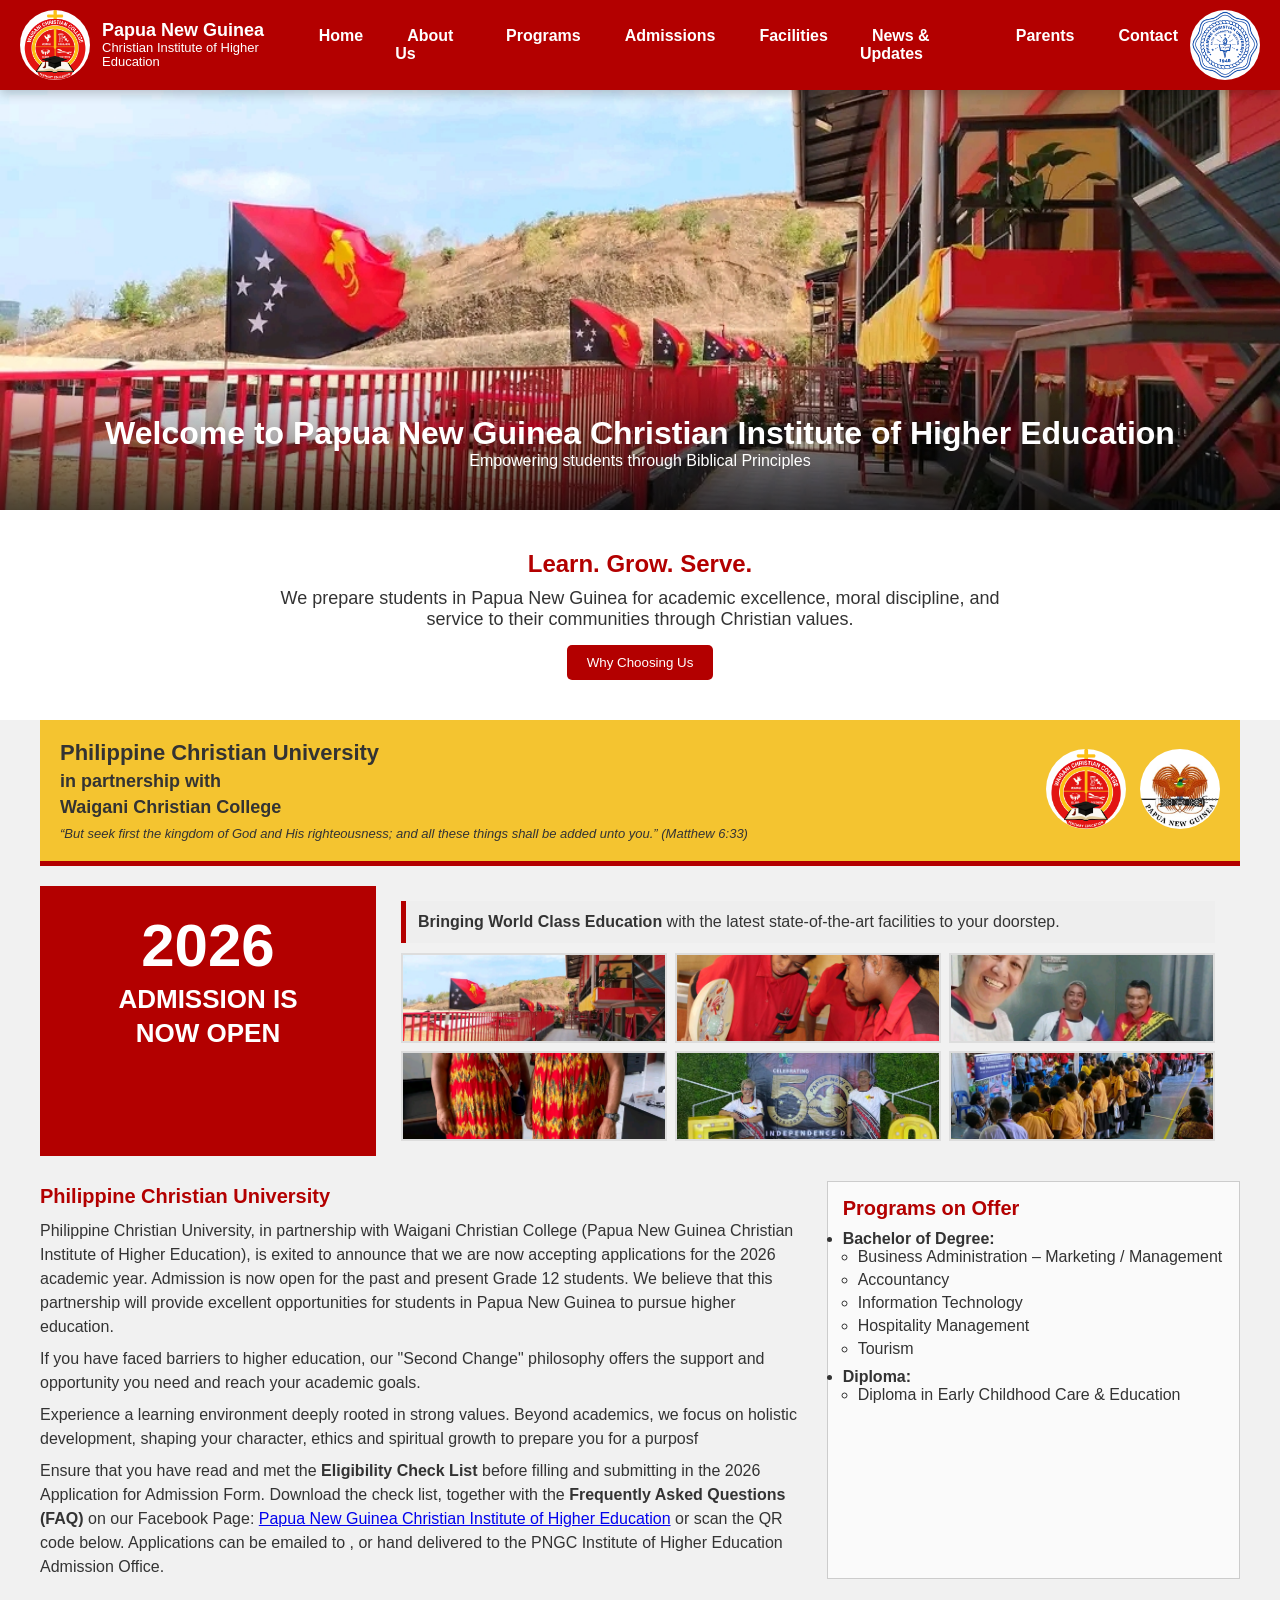
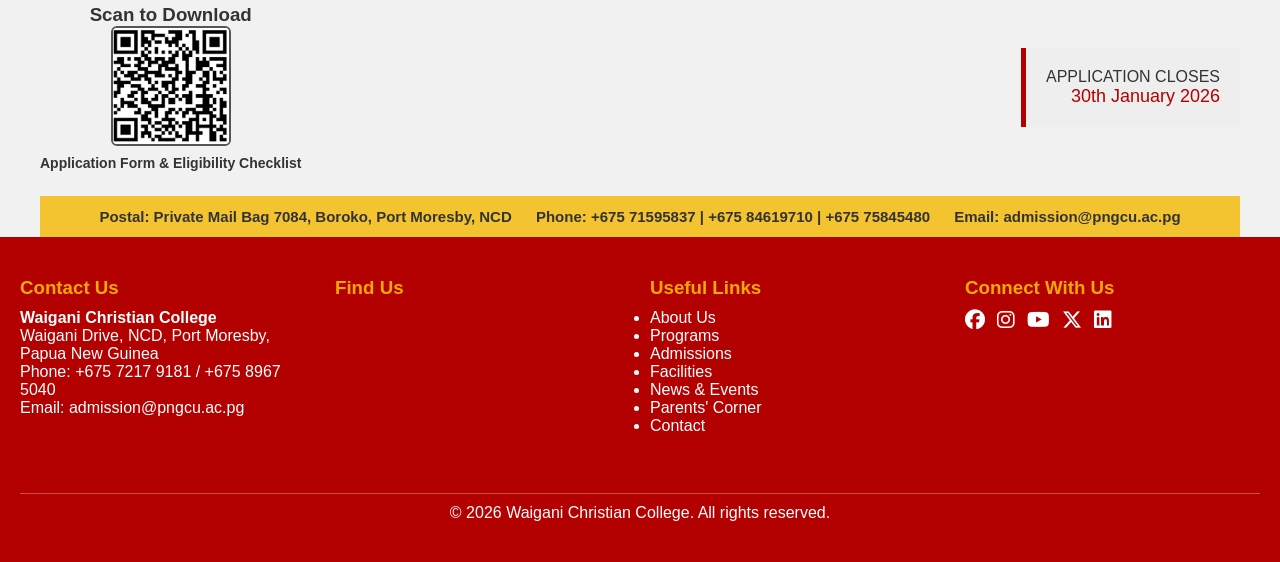
==== index.html @ 8ebc098d "Initial upload of website" ====
<!DOCTYPE html>
<html lang="en">
<head>
    <meta charset="utf-8" />
    <meta name="viewport" content="width=device-width, initial-scale=1" />
    <title>PNGC Institute of Higher Education</title>

    <link rel="stylesheet" href="css/index.css" />

    <!-- Font Awesome -->
    <link rel="stylesheet" href="https://cdnjs.cloudflare.com/ajax/libs/font-awesome/6.4.0/css/all.min.css" crossorigin="anonymous" />

    <style>
        :root {
            --primary: #b30000;
            --secondary: #f2a900;
            --light: #ffffff;
            --dark: #333333;
            --grey: #f1f1f1;
        }
        * {
            margin: 0;
            padding: 0;
            box-sizing: border-box;
        }
        body {
            font-family: Arial, sans-serif;
            background: var(--grey);
            color: var(--dark);
        }

        /* HEADER */
        .site-header {
            background: var(--primary);
            color: var(--light);
            padding: 10px 20px;
            position: sticky;
            top: 0;
            z-index: 1000;
            box-shadow: 0 4px 10px rgba(0,0,0,0.2);
        }
        .header-content {
            max-width: 1300px;
            margin: auto;
            display: flex;
            justify-content: space-between;
            align-items: center;
        }
        .logo-left, .logo-right {
            display: flex;
            align-items: center;
            gap: 12px;
        }
        .logo-left img, .logo-right img {
            height: 70px;
            border-radius: 50%;
        }
        .site-title {
            display: flex;
            flex-direction: column;
            line-height: 1.1;
        }
        .site-title strong {
            font-size: 18px;
        }
        .site-title span {
            font-size: 13px;
        }

        /* NAVIGATION */
        nav ul {
            list-style: none;
            display: flex;
            gap: 20px;
        }
        nav a {
            color: var(--light);
            text-decoration: none;
            font-weight: bold;
            padding: 8px 12px;
            transition: 0.3s;
        }
        nav a:hover {
            background: var(--secondary);
            color: black;
            border-radius: 5px;
        }
        .menu-toggle {
            display: none;
            font-size: 28px;
            color: white;
            background: none;
            border: none;
            cursor: pointer;
        }
        nav li {
            position: relative;
        }
        .submenu {
            display: none;
            position: absolute;
            background: white;
            min-width: 180px;
            border-radius: 5px;
            top: 100%;
            box-shadow: 0 2px 10px rgba(0,0,0,0.2);
        }
        nav li:hover .submenu {
            display: block;
        }
        .submenu a {
            color: black;
            display: block;
            padding: 10px;
        }
        .submenu a:hover {
            background: var(--grey);
        }

        /* SLIDER */
        .slider {
            position: relative;
            height: 420px;
            overflow: hidden;
        }
        .slides img {
            width: 100%;
            height: 420px;
            object-fit: cover;
            display: none;
        }
        .slides img.active {
            display: block;
        }
        .slide-overlay {
            position: absolute;
            left: 0;
            right: 0;
            bottom: 0;
            padding: 40px;
            background: linear-gradient(to top, rgba(0,0,0,0.7), transparent);
            color: white;
            text-align: center;
        }
        .slide-overlay h1 {
            font-size: 32px;
        }

        /* HERO */
        .hero {
            padding: 40px 20px;
            background: white;
            text-align: center;
        }
        .hero h2 {
            color: var(--primary);
            margin-bottom: 10px;
        }
        .hero p {
            max-width: 750px;
            margin: auto;
            font-size: 18px;
        }

        /* FOOTER */
        .site-footer {
            background: var(--primary);
            color: var(--light);
            padding: 40px 20px;
        }
        .footer-grid {
            display: grid;
            grid-template-columns: repeat(auto-fit, minmax(250px,1fr));
            gap: 20px;
            max-width: 1300px;
            margin: auto;
        }
        .footer-section h3 {
            color: var(--secondary);
            margin-bottom: 10px;
        }
        .footer-section a {
            color: var(--light);
            text-decoration: none;
        }
        .footer-bottom {
            margin-top: 20px;
            text-align: center;
            border-top: 1px solid rgba(255,255,255,0.3);
            padding-top: 10px;
        }

        /* MOBILE */
        @media(max-width: 768px) {
            .header-content {
                flex-wrap: wrap;
            }
            nav {
                width: 100%;
                order: 3;
            }
            nav ul {
                display: none;
                flex-direction: column;
                background: var(--primary);
                padding: 10px;
            }
            nav ul.active {
                display: flex;
            }
            .menu-toggle {
                display: block;
            }
            .logo-right {
                display: none;
            }
            .submenu {
                position: static;
                box-shadow: none;
                margin-left: 15px;
            }
        }
    </style>
</head>

<body>
<header class="site-header">
    <div class="header-content">
        <div class="logo-left">
            <img src="images/logo.png" alt="Logo" />
            <div class="site-title">
                <strong>Papua New Guinea</strong>
                <span>Christian Institute of Higher Education</span>
            </div>
        </div>

        <button class="menu-toggle"><i class="fa fa-bars"></i></button>

        <nav>
            <ul class="menu">
               <li><a href="index.html">Home</a></li>
                <li>
                    <a href="about.html">About Us</a>
                    <div class="submenu">
                        <a href="history.html">History</a>
                        <a href="director.html">Director's Message</a>
                        <a href="team.html">Our Team</a>
                        <a href="mission.html">Our Mission</a>
                        <a href="vision.html">Our Vision</a>
                    </div>
                </li>

                <li><a href="programs.html">Programs</a>
                    <div class="submenu">
                        <a href="early.html">Childhood Education Programs</a>
                        <a href="bachelor.html">Bachelor's Degree Program</a>
                        <a href="master.html">Master's Program</a>
                    </div>
                </li>

                <li><a href="admissions.html">Admissions</a>
                    <div class="submenu">
                        <a href="online.html">E‑Learning</a>
                        <a href="post.html">Postgraduate Admission</a>
                        <a href="under.html">Undergraduate Admission</a>
                    </div>
                </li>

                <li><a href="facilities.html">Facilities</a>
                    <div class="submenu">
                        <a href="library.html">Library</a>
                        <a href="itlab.html">ICT Lab</a>
                        <a href="cafeteria.html">Cafeteria</a>
                        <a href="dormitory.html">Dormitory</a>
                    </div>
                </li>

                <li><a href="news-events.html">News & Updates</a>
                    <div class="submenu">
                        <a href="news.html">News</a>
                        <a href="events.html">Events</a>
                        <a href="announcements.html">Announcements</a>
                    </div>
                </li>

                <li><a href="parents.html">Parents</a>
                    <div class="submenu">
                        <a href="fees.html">School Fees</a>
                        <a href="handbook.html">Parent Handbook</a>
                        <a href="support.html">Support Services</a>
                    </div>
                </li>

                <li><a href="contact.html">Contact</a>
                    <div class="submenu">
                        <a href="enquiry.html">General Enquiry</a>
                        <a href="supportdesk.html">Support Desk</a>
                    </div>
                </li>
            </ul>
        </nav>

        <div class="logo-right">
            <img src="images/logo1.png" alt="Partner Logo" />
        </div>
    </div>
</header>

<!-- SLIDER -->
<section class="slider">
    <div class="slides">
        <img src="images/facility1.jpg" class="active" />
        <img src="images/p2.jpg" />
        <img src="images/p3.jpg" />
        <div class="slide-overlay">
            <h1>Welcome to Papua New Guinea Christian Institute of Higher Education</h1>
            <p>Empowering students through Biblical Principles </p>
        </div>
    </div>
</section>

<!-- HERO SECTION -->
<section class="hero">
    <h2>Learn. Grow. Serve.</h2>
    <p>We prepare students in Papua New Guinea for academic excellence, moral discipline, and service to their communities through Christian values.</p>
<button style="margin-top:15px; padding:10px 20px; background:var(--primary); color:white; border:none; border-radius:5px; cursor:pointer;" onclick="window.location.href='about.html'">Why Choosing Us</button>
</section>

<main class="home-main">

    <!-- TOP YELLOW STRIP -->
    <section class="top-strip">
        <div class="top-strip-text">
            <h2>Philippine Christian University</h2>
            <h3>in partnership with</h3>
            <h3>Waigani Christian College</h3>
            <small>
                “But seek first the kingdom of God and His righteousness; and all these things
                shall be added unto you.” (Matthew 6:33)
            </small>
        </div>

        <div class="top-strip-logos">
            <img src="images/logo.png" alt="PCU Logo">
            <img src="images/dherst (1).jpg" alt="WCC Logo">
        </div>
    </section>


    <!-- ADMISSION BLOCK -->
    <section class="admission-wrapper">

        <!-- LEFT RED YEAR BOX -->
        <div class="admission-left">
            <h1>2026</h1>
            <h2>ADMISSION IS</h2>
            <h2>NOW OPEN</h2>
        </div>

        <!-- RIGHT PHOTO + TEXT -->
        <div class="admission-right">

            <div class="admission-right-top">
                <strong>Bringing World Class Education</strong>
                with the latest state-of-the-art facilities to your doorstep.
            </div>

            <div class="admission-right-photos">
                <!-- Replace with real photos later -->
                <img src="images/facility1.jpg" alt="Photo 1" class="photo-box" />
                <img src="images/p1.jpg" alt="Photo 2" class="photo-box" />
                <img src="images/exprirates.jpg" alt="Photo 3" class="photo-box" />
                <img src="images/staffs.jpg" alt="Photo 4" class="photo-box" />
                <img src="images/exp cele.jpg" alt="Photo 5" class="photo-box" />
                <img src="images/carexpo.jpg" alt="Photo 6" class="photo-box" />
              
            </div>
        </div>

    </section>


    <!-- PROGRAM LIST + INFO PARAGRAPH -->
    <section class="body-section">

        <!-- LEFT DESCRIPTION -->
        <div class="body-text">
            <h3>Philippine Christian University</h3>
            <p>
                Philippine Christian University, in partnership with Waigani Christian College
                (Papua New Guinea Christian Institute of Higher Education), is exited to announce that we are now accepting 
                applications for the 2026 academic year. Admission is now open for the past and present Grade 12 students. 
                We believe that this partnership will provide excellent opportunities for students in Papua New Guinea to pursue
                 higher education.
            </p>

            <p style="margin-top:8px;">
                If you have faced barriers to higher education, our "Second Change" philosophy offers the support and opportunity 
                you need and reach your academic goals.
            </p>

            <p style="margin-top:8px;">
                Experience a learning environment deeply rooted in strong values. Beyond academics, we focus on holistic development,
                shaping your character, ethics and spiritual growth to prepare you for a purposf
            </p>

             <p style="margin-top:8px;">
                Ensure that you have read and met the <b>Eligibility Check List</b> before filling and submitting in the 
                2026 Application for Admission Form. Download the check list, together with the <b>Frequently Asked Questions (FAQ)</b>
                on our Facebook Page: <a href="https://facebook.com/groups/1342681860324605/">Papua New Guinea Christian Institute of Higher Education</a>
                or scan the QR code below. Applications can be emailed to <a href="mailto:admission@pngcu.ac.pg"></a>, or hand 
                    delivered to the PNGC Institute of Higher Education Admission Office.
            </p>

        </div>

        <!-- RIGHT PROGRAMS -->
        <div class="programs">
            <h3>Programs on Offer</h3>
            <ul>
                <li>Bachelor of Degree:
                    <ul>
                        <li>Business Administration – Marketing / Management</li>
                        <li>Accountancy</li>
                        <li>Information Technology</li>
                        <li>Hospitality Management</li>
                        <li>Tourism</li>
                    </ul>
                </li>

                <li style="margin-top:10px;">Diploma:
                    <ul>
                        <li>Diploma in Early Childhood Care & Education</li>
                    </ul>
                </li>
            </ul>
        </div>

    </section>


    <!-- QR, CLOSING DATE, CAMPUS IMAGE -->
    <section class="bottom-row">

        <div class="qr-code">
    <h3>Scan to Download</h3>
    <img src="images/qr.jpg" alt="QR Code to download application form and checklist" class="qr-img">
    <p class="qr-caption">Application Form & Eligibility Checklist</p>
</div>


        <div class="closing-info">
            APPLICATION CLOSES<br>
            <span style="font-size:18px; color:var(--primary);">30th January 2026</span>
        </div>

    </section>


    <!-- CONTACT BAR -->
    <section class="contact-bar">
        <span><strong>Postal:</strong> Private Mail Bag 7084, Boroko, Port Moresby, NCD</span>
        <span><strong>Phone:</strong> +675 71595837 | +675 84619710 | +675 75845480</span>
        <span><strong>Email:</strong> admission@pngcu.ac.pg</span>
    </section>

</main>

<footer class="site-footer">
    <div class="footer-grid">

        <!-- CONTACT -->
        <div class="footer-section">
            <h3>Contact Us</h3>
            <p><strong>Waigani Christian College</strong></p>
            <p>Waigani Drive, NCD, Port Moresby, Papua New Guinea</p>
            <p>Phone: +675 7217 9181 / +675 8967 5040</p>
            <p>Email: <a href="mailto:admission@pngcu.ac.pg">admission@pngcu.ac.pg</a></p>
        </div>

        <!-- MAP -->
        <div class="footer-section">
            <h3>Find Us</h3>
            <iframe src="https://www.google.com/maps/embed?pb=!1m18!1m12!1m3!1d3935.9574512382046!2d147.1736830738835!3d-9.42513389065288!2m3!1f0!2f0!3f0!3m2!1i1024!2i768!4f13.1!3m3!1m2!1s0x690230bb3eef64ad%3A0xd6e103934061181a!2sWaigani%20Christian%20School!5e0!3m2!1sen!2spg!4v1763118073078!5m2!1sen!2spg" width="100%" height="160" style="border:0; border-radius:5px;" allowfullscreen loading="lazy"></iframe>
        </div>

        <!-- USEFUL LINKS -->
        <div class="footer-section">
            <h3>Useful Links</h3>
            <ul>
                <li><a href="about.html">About Us</a></li>
                <li><a href="programs.html">Programs</a></li>
                <li><a href="admissions.html">Admissions</a></li>
                <li><a href="facilities.html">Facilities</a></li>
                <li><a href="news-events.html">News & Events</a></li>
                <li><a href="parents.html">Parents' Corner</a></li>
                <li><a href="contact.html">Contact</a></li>
            </ul>
        </div>

        <!-- SOCIAL MEDIA -->
        <div class="footer-section">
            <h3>Connect With Us</h3>
            <div style="display:flex; gap:12px; font-size:20px;">
                <a href="#"><i class="fab fa-facebook"></i></a>
                <a href="#"><i class="fab fa-instagram"></i></a>
                <a href="#"><i class="fab fa-youtube"></i></a>
                <a href="#"><i class="fab fa-x-twitter"></i></a>
                <a href="#"><i class="fab fa-linkedin"></i></a>
            </div>
        </div>

    </div>

    <div class="footer-bottom">
        &copy; <span id="year"></span> Waigani Christian College. All rights reserved.
    </div>
</footer>

<script>
    // Mobile menu toggle
    const menuToggle = document.querySelector('.menu-toggle');
    const menu = document.querySelector('.menu');
    
    menuToggle.addEventListener('click', () => {
        menu.classList.toggle('active');
    });

    // Slider functionality
    const slides = document.querySelectorAll('.slides img');
    let currentSlide = 0;

    function showSlide(n) {
        slides.forEach(slide => slide.classList.remove('active'));
        currentSlide = (n + slides.length) % slides.length;
        slides[currentSlide].classList.add('active');
    }

    function nextSlide() {
        showSlide(currentSlide + 1);
    }

    // Auto-advance slides every 5 seconds
    setInterval(nextSlide, 5000);

    // Year in footer
    document.getElementById("year").innerText = new Date().getFullYear();
</script>

</body>
</html>
---- css/index.css ----
/* ===============================
   TOP YELLOW STRIP
================================*
.top-strip {
    background: #f2a900;
    color: #000;
    padding: 20px;
    display: flex;
    justify-content: space-between;
    gap: 20px;
    align-items: center;
    flex-wrap: wrap;
}

.top-strip-text h2 {
    margin: 0;
    font-size: 22px;
    font-weight: bold;
}
.top-strip-text h3 {
    margin: 2px 0;
    font-size: 18px;
}
.top-strip-text small {
    font-size: 14px;
    color: #333;
}

.top-strip-logos img {
    height: 70px;
    width: 70px;
    border-radius: 50%;
    object-fit: cover;
    margin-left: 10px;
}


/* ===============================
   ADMISSION WRAPPER
================================*
.admission-wrapper {
    display: flex;
    padding: 25px;
    background: #fff;
    gap: 20px;
    flex-wrap: wrap;
}

/* LEFT RED BOX *
.admission-left {
    background: #b30000;
    color: #fff;
    padding: 20px;
    width: 250px;
    text-align: center;
    border-radius: 5px;
}
.admission-left h1 {
    font-size: 42px;
    margin-bottom: 10px;
}
.admission-left h2 {
    font-size: 22px;
    margin: 5px 0;
}

/* RIGHT TEXT + IMAGE BOXES *
.admission-right {
    flex: 1;
}
.admission-right-top {
    font-size: 18px;
    margin-bottom: 15px;
    font-weight: 600;
}

.admission-right-photos {
    display: flex;
    gap: 10px;
    flex-wrap: wrap;
}
.photo-box {
    width: 150px;
    height: 90px;
    background: #ddd;
    border-radius: 5px;
    text-align: center;
    line-height: 90px;
    font-weight: bold;
    color: #555;
}


/* ===============================
   BODY SECTION (text + programs)
================================*
.body-section {
    padding: 25px;
    background: #fff;
    display: flex;
    gap: 40px;
    flex-wrap: wrap;
}

.body-text {
    flex: 1;
    min-width: 300px;
}

.body-text h3 {
    font-size: 20px;
    color: #b30000;
    margin-bottom: 10px;
}

.programs {
    flex: 1;
    min-width: 300px;
}

.programs h3 {
    font-size: 20px;
    color: #b30000;
    margin-bottom: 10px;
}

.programs ul {
    padding-left: 20px;
    line-height: 1.7;
}

/* ===============================
   QR + CLOSING DATE ROW
================================*
.bottom-row {
    padding: 25px;
    background: #fff;
    display: flex;
    justify-content: space-between;
    flex-wrap: wrap;
    gap: 20px;
    align-items: center;
}

.qr-box {
    width: 120px;
    height: 120px;
    background: #e3e3e3;
    border: 2px dashed #999;
    text-align: center;
    line-height: 120px;
    font-size: 14px;
    color: #555;
}

.closing-info {
    font-size: 20px;
    font-weight: bold;
    text-align: right;
    flex: 1;
}

/* ===============================
   CONTACT BAR
================================*
.contact-bar {
    background: #f2a900;
    padding: 15px;
    text-align: center;
    display: flex;
    justify-content: space-around;
    flex-wrap: wrap;
    gap: 10px;
}

.contact-bar span {
    font-size: 15px;
    font-weight: 600;
    color: #333;
}


/* ===============================
   MOBILE RESPONSIVE
================================*
@media(max-width: 768px) {

    .top-strip {
        text-align: center;
        flex-direction: column;
    }

    .admission-wrapper {
        flex-direction: column;
        text-align: center;
    }
    .admission-left {
        width: 100%;
    }
    .admission-right-photos {
        justify-content: center;
    }

    .body-section {
        flex-direction: column;
    }

    .bottom-row {
        flex-direction: column;
        text-align: center;
    }

    .closing-info {
        text-align: center;
    }

    .contact-bar {
        flex-direction: column;
    }
}

/* QR CODE BOX *
.qr-code {
    text-align: center;
    padding: 20px;
    background: #ffffff;
    border-radius: 8px;
    box-shadow: 0 0 10px rgba(0,0,0,0.1);
    max-width: 250px;
    margin: 20px auto;
}

.qr-code h3 {
    margin-bottom: 5px;
    font-size: 18px;
    color: #b30000;
}

.qr-img {
    width: 100px;
    height: 100px;
    object-fit: cover;
    border: 4px solid #b30000;
    border-radius: 10px;
}

.qr-caption {
    margin-top: 10px;
    font-size: 14px;
    color: #444;
}*/
/* ================================
   MAIN WRAPPER
================================ */
.home-main {
    width: 100%;
    max-width: 1200px;
    margin: auto;
    font-family: Arial, sans-serif;
    color: #333;
}


/* ================================
   TOP YELLOW STRIP
================================ */
.top-strip {
    background: #f4c430; /* Yellow */
    padding: 20px;
    display: flex;
    justify-content: space-between;
    align-items: center;
    border-bottom: 5px solid #b30000;
}

.top-strip-text h2 {
    font-size: 22px;
    font-weight: bold;
}

.top-strip-text h3 {
    font-size: 18px;
    margin-top: 5px;
}

.top-strip-text small {
    display: block;
    margin-top: 8px;
    font-style: italic;
    font-size: 13px;
}

.top-strip-logos img {
    width: 80px;
    height: 80px;
    object-fit: contain;
    margin-left: 10px;
    border-radius: 50%;
}


/* ================================
   ADMISSION RED BLOCK
================================ */
.admission-wrapper {
    display: flex;
    margin-top: 20px;
}

/* LEFT RED YEAR BOX */
.admission-left {
    width: 28%;
    background: #b30000; /* Deep red */
    color: white;
    padding: 25px;
    text-align: center;
}

.admission-left h1 {
    font-size: 60px;
    font-weight: bold;
}

.admission-left h2 {
    font-size: 26px;
    margin-top: 5px;
    line-height: 1.1;
}

/* RIGHT SECTION */
.admission-right {
    width: 72%;
    padding: 15px 25px;
}

.admission-right-top {
    background: #eee;
    padding: 12px;
    border-left: 5px solid #b30000;
    margin-bottom: 10px;
    font-size: 16px;
}

.admission-right-photos {
    display: grid;
    grid-template-columns: repeat(3, 1fr);
    gap: 8px;
}

.photo-box {
    width: 100%;
    height: 90px;
    object-fit: cover;
    border: 2px solid #ddd;
}


/* ================================
   BODY SECTION (Text + Programs)
================================ */
.body-section {
    display: flex;
    margin-top: 25px;
    gap: 20px;
}

/* LEFT TEXT */
.body-text {
    width: 65%;
    font-size: 16px;
    line-height: 1.5;
}

.body-text h3 {
    color: #b30000;
    font-size: 20px;
    margin-bottom: 8px;
}

/* RIGHT PROGRAM LIST */
.programs {
    width: 35%;
    background: #fafafa;
    border: 1px solid #ccc;
    padding: 15px;
}

.programs h3 {
    color: #b30000;
    font-size: 20px;
    margin-bottom: 10px;
}

.programs ul li {
    margin-bottom: 5px;
    font-weight: bold;
}

.programs ul ul li {
    font-weight: normal;
    margin-left: 15px;
}


/* ================================
   BOTTOM ROW (QR + Closing Date)
================================ */
.bottom-row {
    display: flex;
    justify-content: space-between;
    margin-top: 25px;
    align-items: center;
}

/* QR Code Box */
.qr-code {
    text-align: center;
}

.qr-img {
    width: 120px;
    height: 120px;
    border: 2px solid #555;
    border-radius: 6px;
}

.qr-caption {
    font-size: 14px;
    margin-top: 5px;
    font-weight: bold;
}

/* Closing Date Box */
.closing-info {
    background: #eee;
    padding: 20px;
    border-left: 5px solid #b30000;
    font-size: 16px;
    text-align: right;
}


/* ================================
   CONTACT BAR (YELLOW)
================================ */
.contact-bar {
    background: #f4c430;
    padding: 12px;
    margin-top: 25px;
    text-align: center;
    font-size: 15px;
    font-weight: bold;
}

.contact-bar span {
    margin: 0 10px;
}


/* ================================
   MOBILE RESPONSIVE
================================ */
@media(max-width: 768px) {

    .top-strip {
        flex-direction: column;
        text-align: center;
    }

    .admission-wrapper {
        flex-direction: column;
    }

    .admission-left,
    .admission-right {
        width: 100%;
    }

    .admission-right-photos {
        grid-template-columns: repeat(2, 1fr);
    }

    .body-section {
        flex-direction: column;
    }

    .body-text,
    .programs {
        width: 100%;
    }

    .bottom-row {
        flex-direction: column;
        text-align: center;
        gap: 20px;
    }
}
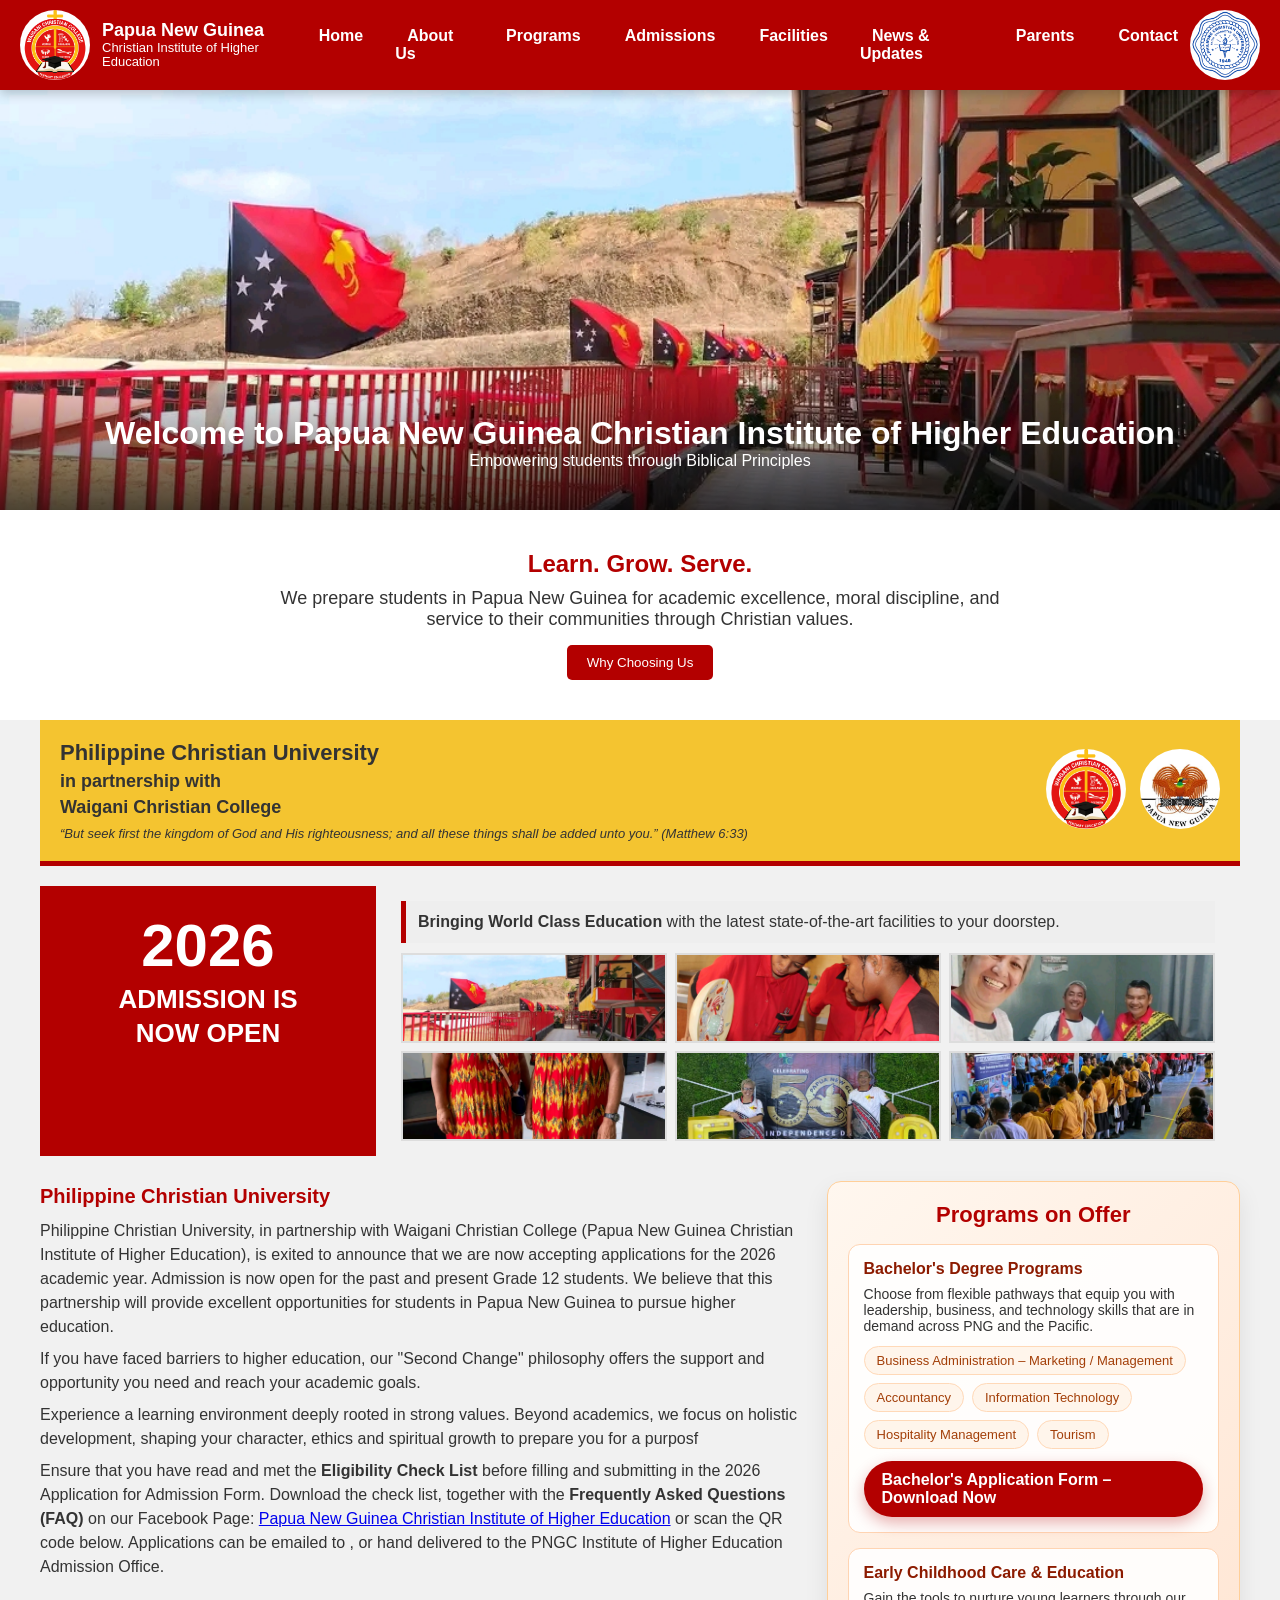
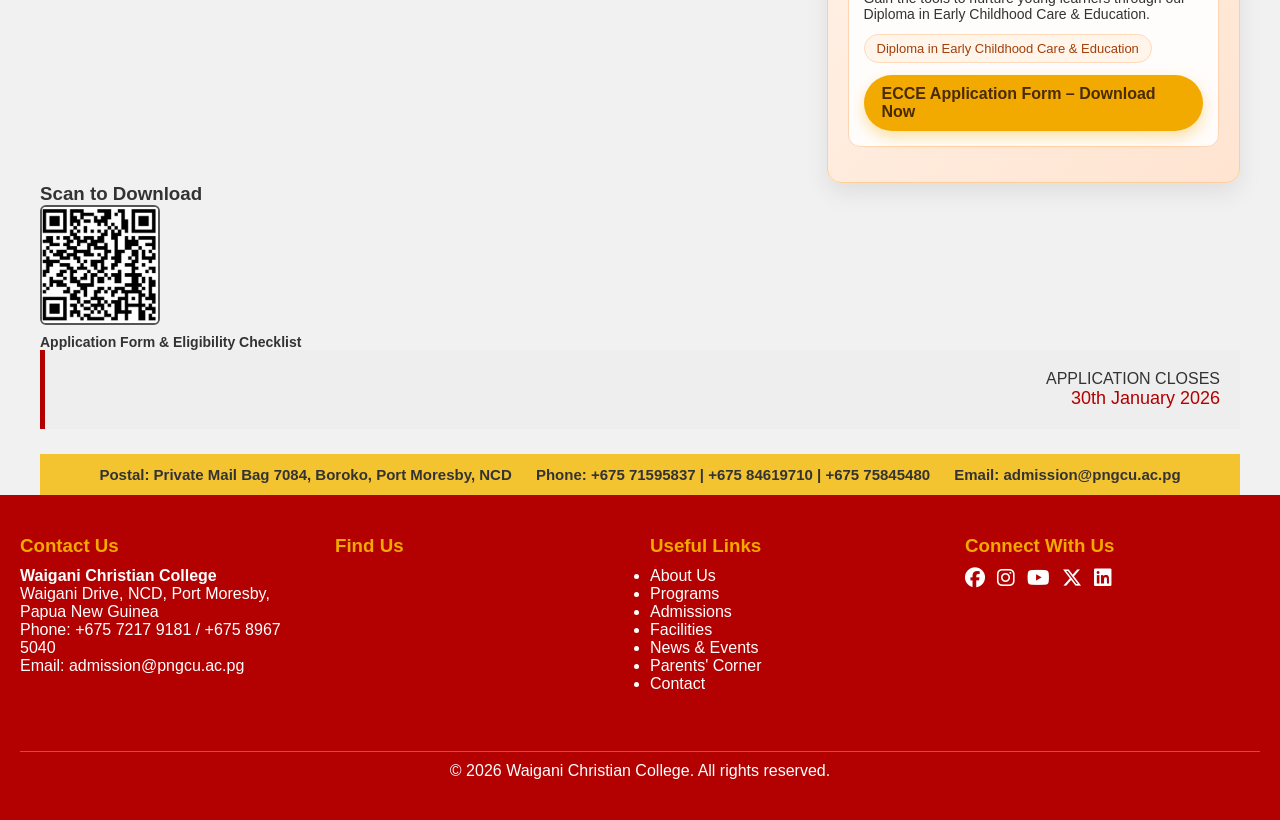
==== commit d0184841: "Update application form buttons and QR layout" ====
--- a/index.html
+++ b/index.html
@@ -417,23 +417,32 @@
         <!-- RIGHT PROGRAMS -->
         <div class="programs">
             <h3>Programs on Offer</h3>
-            <ul>
-                <li>Bachelor of Degree:
-                    <ul>
-                        <li>Business Administration – Marketing / Management</li>
-                        <li>Accountancy</li>
-                        <li>Information Technology</li>
-                        <li>Hospitality Management</li>
-                        <li>Tourism</li>
-                    </ul>
-                </li>
-
-                <li style="margin-top:10px;">Diploma:
-                    <ul>
-                        <li>Diploma in Early Childhood Care & Education</li>
-                    </ul>
-                </li>
-            </ul>
+
+            <div class="program-card">
+                <h4>Bachelor's Degree Programs</h4>
+                <p>Choose from flexible pathways that equip you with leadership, business, and technology skills that are in demand across PNG and the Pacific.</p>
+                <div class="program-tags">
+                    <span>Business Administration – Marketing / Management</span>
+                    <span>Accountancy</span>
+                    <span>Information Technology</span>
+                    <span>Hospitality Management</span>
+                    <span>Tourism</span>
+                </div>
+                <a class="download-btn" href="manu.pdf" download>
+                    Bachelor's Application Form – Download Now
+                </a>
+            </div>
+
+            <div class="program-card">
+                <h4>Early Childhood Care & Education</h4>
+                <p>Gain the tools to nurture young learners through our Diploma in Early Childhood Care & Education.</p>
+                <div class="program-tags">
+                    <span>Diploma in Early Childhood Care & Education</span>
+                </div>
+                <a class="download-btn secondary" href="manu.pdf" download>
+                    ECCE Application Form – Download Now
+                </a>
+            </div>
         </div>
 
     </section>
@@ -443,10 +452,10 @@
     <section class="bottom-row">
 
         <div class="qr-code">
-    <h3>Scan to Download</h3>
-    <img src="images/qr.jpg" alt="QR Code to download application form and checklist" class="qr-img">
-    <p class="qr-caption">Application Form & Eligibility Checklist</p>
-</div>
+            <h3>Scan to Download</h3>
+            <img src="images/qr.jpg" alt="QR Code to download application form and checklist" class="qr-img">
+            <p class="qr-caption">Application Form & Eligibility Checklist</p>
+        </div>
 
 
         <div class="closing-info">
--- a/css/index.css
+++ b/css/index.css
@@ -205,6 +205,10 @@
         flex-direction: column;
     }
 
+    .programs {
+        width: 100%;
+    }
+
     .bottom-row {
         flex-direction: column;
         text-align: center;
@@ -380,24 +384,78 @@
 /* RIGHT PROGRAM LIST */
 .programs {
     width: 35%;
-    background: #fafafa;
-    border: 1px solid #ccc;
-    padding: 15px;
+    background: linear-gradient(135deg, #fff7ef, #ffe4d1);
+    border: 1px solid #ffcf99;
+    padding: 20px;
+    border-radius: 14px;
+    box-shadow: 0 10px 25px rgba(0,0,0,0.08);
 }
 
 .programs h3 {
     color: #b30000;
-    font-size: 20px;
-    margin-bottom: 10px;
-}
-
-.programs ul li {
-    margin-bottom: 5px;
-    font-weight: bold;
-}
-
-.programs ul ul li {
-    font-weight: normal;
+    font-size: 22px;
+    margin-bottom: 16px;
+    text-align: center;
+}
+
+.program-card {
+    background: rgba(255,255,255,0.9);
+    border-radius: 12px;
+    padding: 15px;
+    border: 1px solid #ffd4b2;
+    margin-bottom: 15px;
+    box-shadow: inset 0 1px 0 rgba(255,255,255,0.6);
+}
+
+.program-card h4 {
+    margin-bottom: 8px;
+    color: #8c1b00;
+}
+
+.program-card p {
+    font-size: 14px;
+    margin-bottom: 12px;
+}
+
+.program-tags {
+    display: flex;
+    flex-wrap: wrap;
+    gap: 8px;
+    margin-bottom: 12px;
+}
+
+.program-tags span {
+    background: #fff5eb;
+    border: 1px solid #ffd9b8;
+    border-radius: 999px;
+    padding: 6px 12px;
+    font-size: 13px;
+    color: #a33f09;
+}
+
+.download-btn {
+    display: inline-flex;
+    align-items: center;
+    justify-content: center;
+    padding: 10px 18px;
+    background: #b30000;
+    color: #fff;
+    border-radius: 999px;
+    text-decoration: none;
+    font-weight: 600;
+    transition: transform 0.2s ease, box-shadow 0.2s ease;
+    box-shadow: 0 6px 15px rgba(179,0,0,0.3);
+}
+
+.download-btn.secondary {
+    background: #f2a900;
+    color: #4a2b00;
+    box-shadow: 0 6px 15px rgba(242,169,0,0.35);
+}
+
+.download-btn:hover {
+    transform: translateY(-2px);
+}
     margin-left: 15px;
 }
 
@@ -405,16 +463,19 @@
 /* ================================
    BOTTOM ROW (QR + Closing Date)
 ================================ */
+
 .bottom-row {
     display: flex;
     justify-content: space-between;
     margin-top: 25px;
-    align-items: center;
+    align-items: flex-start;
+    gap: 30px;
 }
 
 /* QR Code Box */
 .qr-code {
-    text-align: center;
+    text-align: left;
+    margin: 0;
 }
 
 .qr-img {
@@ -491,8 +552,14 @@
 
     .bottom-row {
         flex-direction: column;
-        text-align: center;
+        align-items: flex-start;
+        text-align: left;
         gap: 20px;
     }
-}
-
+
+    .bottom-row .qr-code,
+    .bottom-row .closing-info {
+        text-align: left;
+    }
+}
+
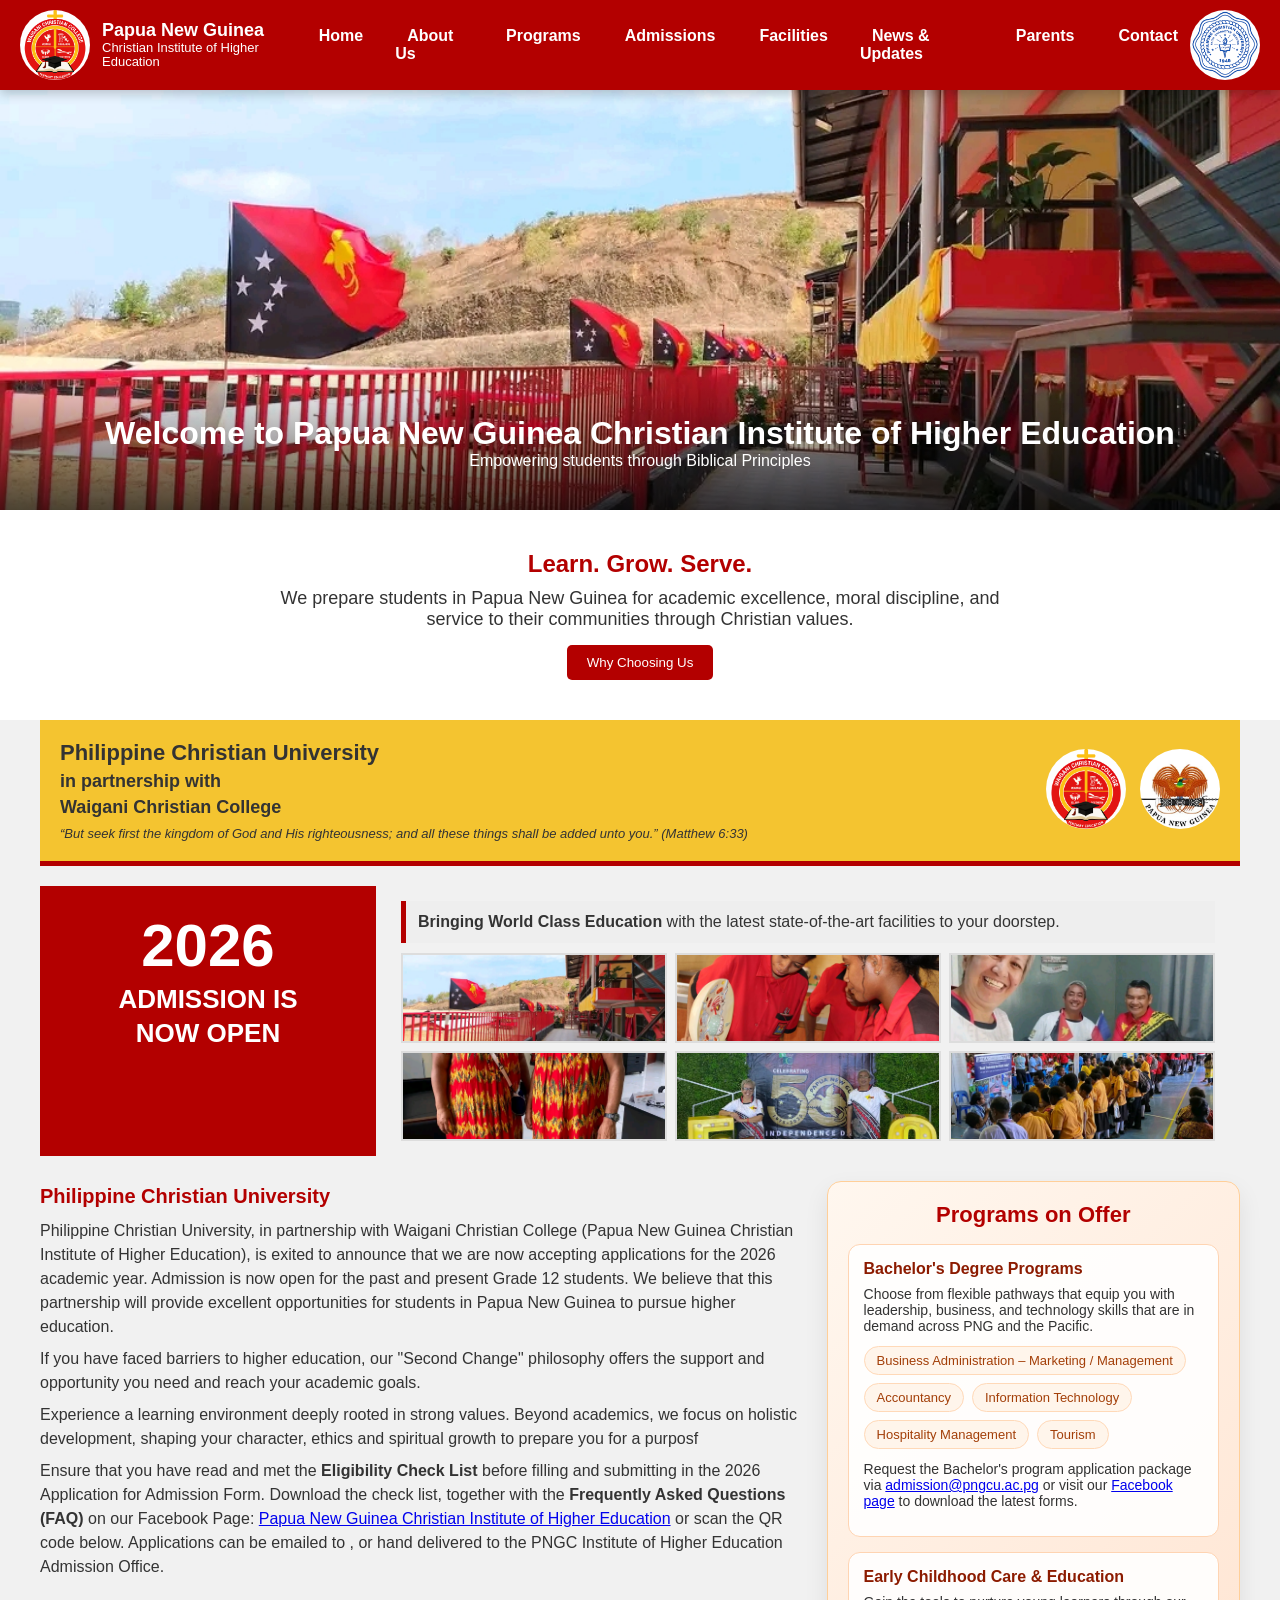
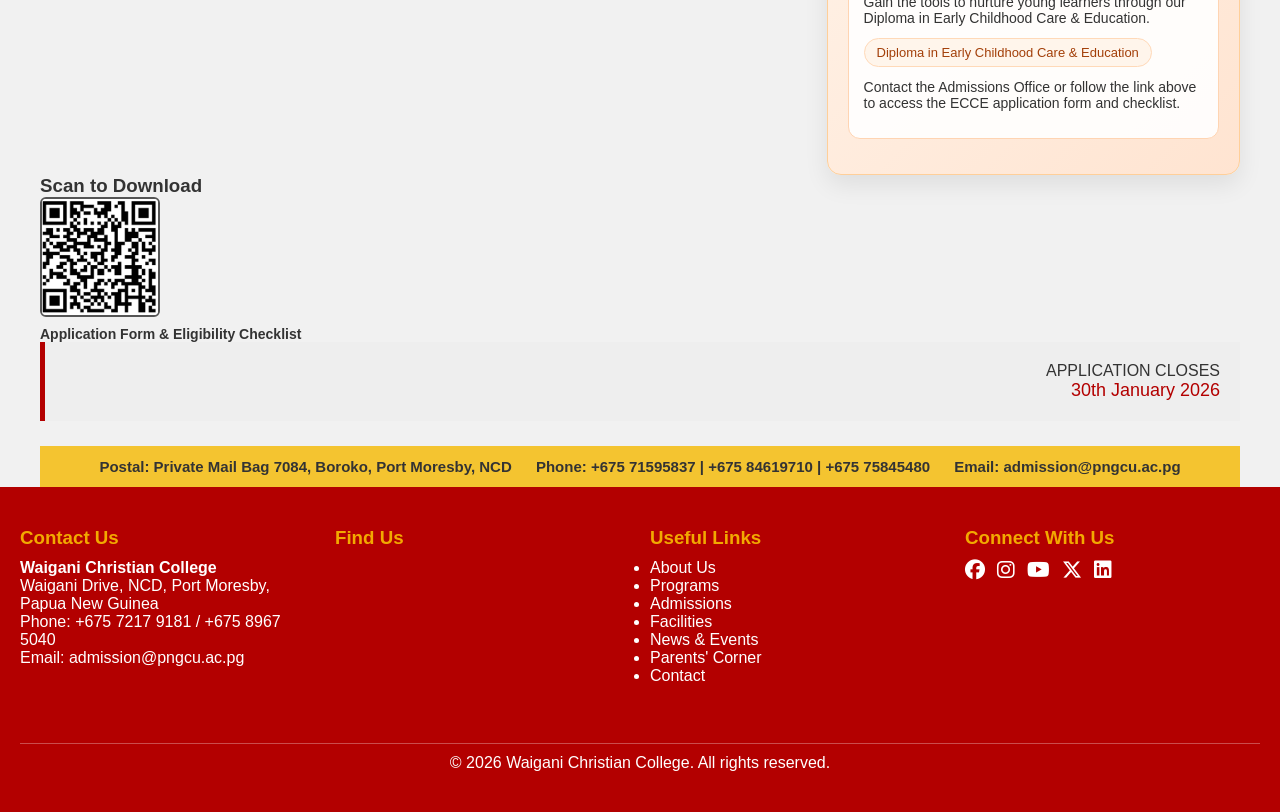
==== commit 62de099c: "Replace broken application download buttons" ====
--- a/index.html
+++ b/index.html
@@ -428,9 +428,13 @@
                     <span>Hospitality Management</span>
                     <span>Tourism</span>
                 </div>
-                <a class="download-btn" href="manu.pdf" download>
-                    Bachelor's Application Form – Download Now
-                </a>
+                <p class="download-note">
+                    Request the Bachelor's program application package via
+                    <a href="mailto:admission@pngcu.ac.pg">admission@pngcu.ac.pg</a>
+                    or visit our
+                    <a href="https://facebook.com/groups/1342681860324605/" target="_blank" rel="noopener">Facebook page</a>
+                    to download the latest forms.
+                </p>
             </div>
 
             <div class="program-card">
@@ -439,9 +443,10 @@
                 <div class="program-tags">
                     <span>Diploma in Early Childhood Care & Education</span>
                 </div>
-                <a class="download-btn secondary" href="manu.pdf" download>
-                    ECCE Application Form – Download Now
-                </a>
+                <p class="download-note">
+                    Contact the Admissions Office or follow the link above to access the
+                    ECCE application form and checklist.
+                </p>
             </div>
         </div>
 
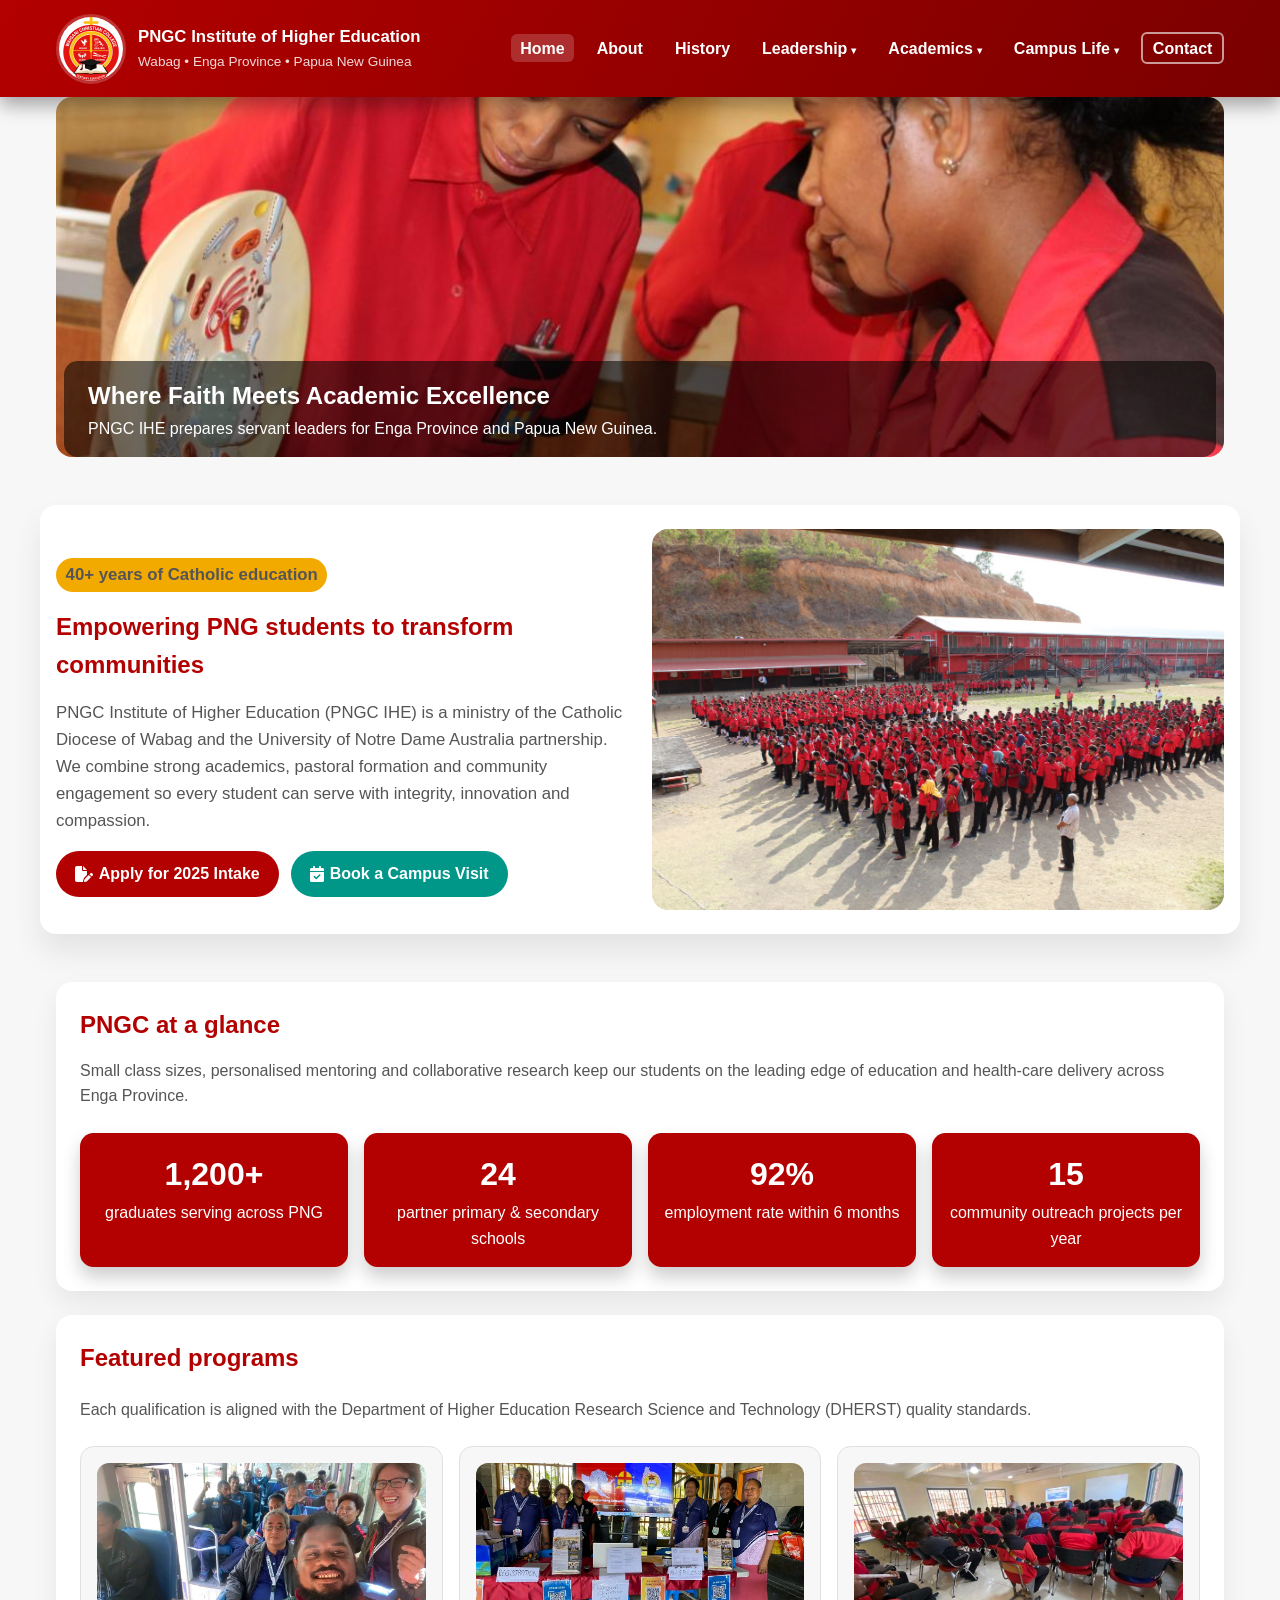
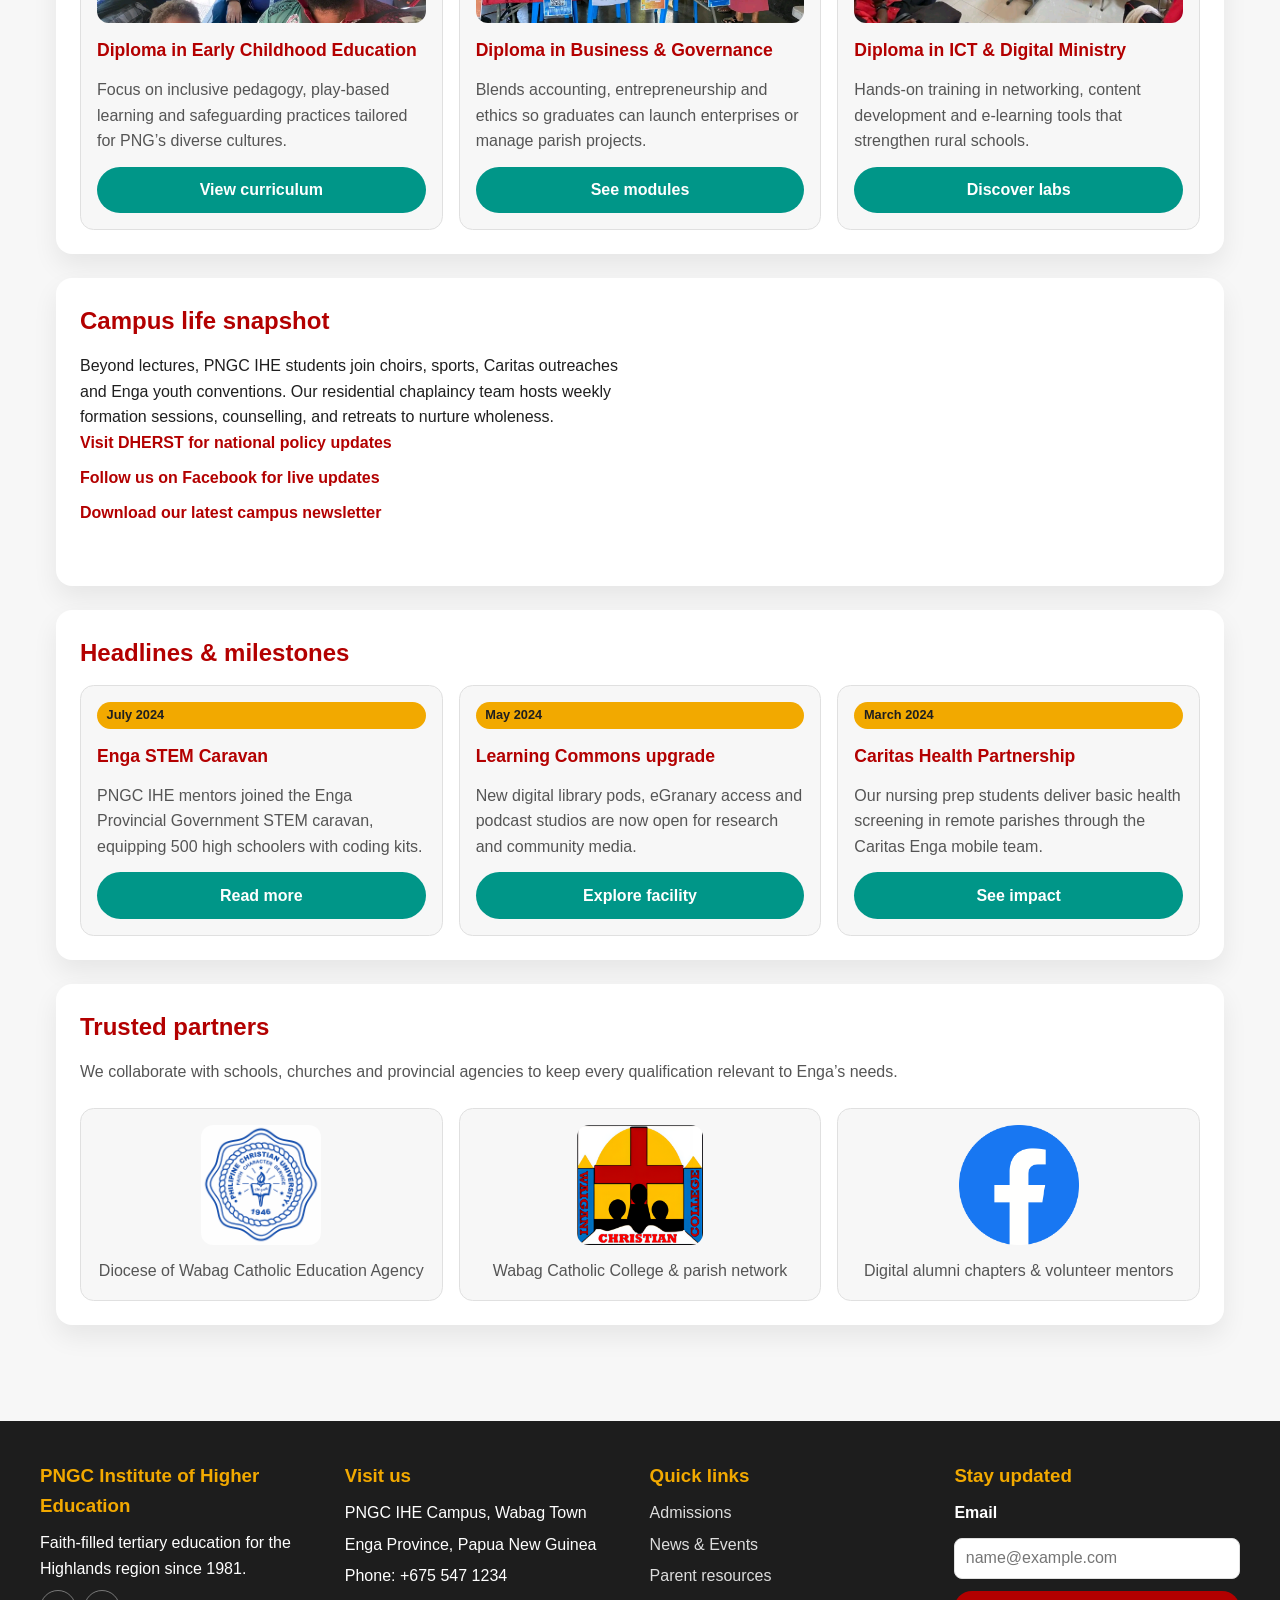
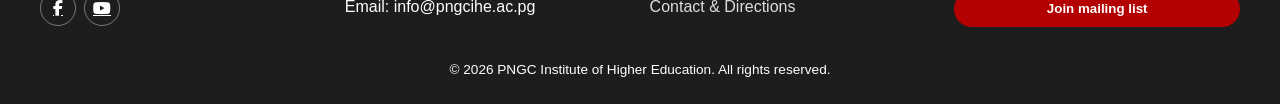
==== commit 3146f5fa: "Revamp PNGC site content" ====
--- a/index.html
+++ b/index.html
@@ -4,562 +4,240 @@
     <meta charset="utf-8" />
     <meta name="viewport" content="width=device-width, initial-scale=1" />
     <title>PNGC Institute of Higher Education</title>
-
-    <link rel="stylesheet" href="css/index.css" />
-
-    <!-- Font Awesome -->
     <link rel="stylesheet" href="https://cdnjs.cloudflare.com/ajax/libs/font-awesome/6.4.0/css/all.min.css" crossorigin="anonymous" />
-
-    <style>
-        :root {
-            --primary: #b30000;
-            --secondary: #f2a900;
-            --light: #ffffff;
-            --dark: #333333;
-            --grey: #f1f1f1;
-        }
-        * {
-            margin: 0;
-            padding: 0;
-            box-sizing: border-box;
-        }
-        body {
-            font-family: Arial, sans-serif;
-            background: var(--grey);
-            color: var(--dark);
-        }
-
-        /* HEADER */
-        .site-header {
-            background: var(--primary);
-            color: var(--light);
-            padding: 10px 20px;
-            position: sticky;
-            top: 0;
-            z-index: 1000;
-            box-shadow: 0 4px 10px rgba(0,0,0,0.2);
-        }
-        .header-content {
-            max-width: 1300px;
-            margin: auto;
-            display: flex;
-            justify-content: space-between;
-            align-items: center;
-        }
-        .logo-left, .logo-right {
-            display: flex;
-            align-items: center;
-            gap: 12px;
-        }
-        .logo-left img, .logo-right img {
-            height: 70px;
-            border-radius: 50%;
-        }
-        .site-title {
-            display: flex;
-            flex-direction: column;
-            line-height: 1.1;
-        }
-        .site-title strong {
-            font-size: 18px;
-        }
-        .site-title span {
-            font-size: 13px;
-        }
-
-        /* NAVIGATION */
-        nav ul {
-            list-style: none;
-            display: flex;
-            gap: 20px;
-        }
-        nav a {
-            color: var(--light);
-            text-decoration: none;
-            font-weight: bold;
-            padding: 8px 12px;
-            transition: 0.3s;
-        }
-        nav a:hover {
-            background: var(--secondary);
-            color: black;
-            border-radius: 5px;
-        }
-        .menu-toggle {
-            display: none;
-            font-size: 28px;
-            color: white;
-            background: none;
-            border: none;
-            cursor: pointer;
-        }
-        nav li {
-            position: relative;
-        }
-        .submenu {
-            display: none;
-            position: absolute;
-            background: white;
-            min-width: 180px;
-            border-radius: 5px;
-            top: 100%;
-            box-shadow: 0 2px 10px rgba(0,0,0,0.2);
-        }
-        nav li:hover .submenu {
-            display: block;
-        }
-        .submenu a {
-            color: black;
-            display: block;
-            padding: 10px;
-        }
-        .submenu a:hover {
-            background: var(--grey);
-        }
-
-        /* SLIDER */
-        .slider {
-            position: relative;
-            height: 420px;
-            overflow: hidden;
-        }
-        .slides img {
-            width: 100%;
-            height: 420px;
-            object-fit: cover;
-            display: none;
-        }
-        .slides img.active {
-            display: block;
-        }
-        .slide-overlay {
-            position: absolute;
-            left: 0;
-            right: 0;
-            bottom: 0;
-            padding: 40px;
-            background: linear-gradient(to top, rgba(0,0,0,0.7), transparent);
-            color: white;
-            text-align: center;
-        }
-        .slide-overlay h1 {
-            font-size: 32px;
-        }
-
-        /* HERO */
-        .hero {
-            padding: 40px 20px;
-            background: white;
-            text-align: center;
-        }
-        .hero h2 {
-            color: var(--primary);
-            margin-bottom: 10px;
-        }
-        .hero p {
-            max-width: 750px;
-            margin: auto;
-            font-size: 18px;
-        }
-
-        /* FOOTER */
-        .site-footer {
-            background: var(--primary);
-            color: var(--light);
-            padding: 40px 20px;
-        }
-        .footer-grid {
-            display: grid;
-            grid-template-columns: repeat(auto-fit, minmax(250px,1fr));
-            gap: 20px;
-            max-width: 1300px;
-            margin: auto;
-        }
-        .footer-section h3 {
-            color: var(--secondary);
-            margin-bottom: 10px;
-        }
-        .footer-section a {
-            color: var(--light);
-            text-decoration: none;
-        }
-        .footer-bottom {
-            margin-top: 20px;
-            text-align: center;
-            border-top: 1px solid rgba(255,255,255,0.3);
-            padding-top: 10px;
-        }
-
-        /* MOBILE */
-        @media(max-width: 768px) {
-            .header-content {
-                flex-wrap: wrap;
-            }
-            nav {
-                width: 100%;
-                order: 3;
-            }
-            nav ul {
-                display: none;
-                flex-direction: column;
-                background: var(--primary);
-                padding: 10px;
-            }
-            nav ul.active {
-                display: flex;
-            }
-            .menu-toggle {
-                display: block;
-            }
-            .logo-right {
-                display: none;
-            }
-            .submenu {
-                position: static;
-                box-shadow: none;
-                margin-left: 15px;
-            }
-        }
-    </style>
+    <link rel="stylesheet" href="css/site.css" />
 </head>
-
 <body>
-<header class="site-header">
-    <div class="header-content">
-        <div class="logo-left">
-            <img src="images/logo.png" alt="Logo" />
-            <div class="site-title">
-                <strong>Papua New Guinea</strong>
-                <span>Christian Institute of Higher Education</span>
-            </div>
-        </div>
-
-        <button class="menu-toggle"><i class="fa fa-bars"></i></button>
-
-        <nav>
-            <ul class="menu">
-               <li><a href="index.html">Home</a></li>
-                <li>
-                    <a href="about.html">About Us</a>
-                    <div class="submenu">
-                        <a href="history.html">History</a>
-                        <a href="director.html">Director's Message</a>
-                        <a href="team.html">Our Team</a>
-                        <a href="mission.html">Our Mission</a>
-                        <a href="vision.html">Our Vision</a>
-                    </div>
-                </li>
-
-                <li><a href="programs.html">Programs</a>
-                    <div class="submenu">
-                        <a href="early.html">Childhood Education Programs</a>
-                        <a href="bachelor.html">Bachelor's Degree Program</a>
-                        <a href="master.html">Master's Program</a>
-                    </div>
-                </li>
-
-                <li><a href="admissions.html">Admissions</a>
-                    <div class="submenu">
-                        <a href="online.html">E‑Learning</a>
-                        <a href="post.html">Postgraduate Admission</a>
-                        <a href="under.html">Undergraduate Admission</a>
-                    </div>
-                </li>
-
-                <li><a href="facilities.html">Facilities</a>
-                    <div class="submenu">
-                        <a href="library.html">Library</a>
-                        <a href="itlab.html">ICT Lab</a>
-                        <a href="cafeteria.html">Cafeteria</a>
-                        <a href="dormitory.html">Dormitory</a>
-                    </div>
-                </li>
-
-                <li><a href="news-events.html">News & Updates</a>
-                    <div class="submenu">
-                        <a href="news.html">News</a>
-                        <a href="events.html">Events</a>
-                        <a href="announcements.html">Announcements</a>
-                    </div>
-                </li>
-
-                <li><a href="parents.html">Parents</a>
-                    <div class="submenu">
-                        <a href="fees.html">School Fees</a>
-                        <a href="handbook.html">Parent Handbook</a>
-                        <a href="support.html">Support Services</a>
-                    </div>
-                </li>
-
-                <li><a href="contact.html">Contact</a>
-                    <div class="submenu">
-                        <a href="enquiry.html">General Enquiry</a>
-                        <a href="supportdesk.html">Support Desk</a>
-                    </div>
-                </li>
-            </ul>
-        </nav>
-
-        <div class="logo-right">
-            <img src="images/logo1.png" alt="Partner Logo" />
-        </div>
-    </div>
-</header>
-
-<!-- SLIDER -->
-<section class="slider">
-    <div class="slides">
-        <img src="images/facility1.jpg" class="active" />
-        <img src="images/p2.jpg" />
-        <img src="images/p3.jpg" />
+    <header class="site-header">
+        <div class="header-content">
+            <a class="logo-group" href="index.html">
+                <img src="images/logo.png" alt="PNGC IHE crest" />
+                <div>
+                    <p class="logo-title">PNGC Institute of Higher Education</p>
+                    <p class="logo-subtitle">Wabag • Enga Province • Papua New Guinea</p>
+                </div>
+            </a>
+            <button class="menu-toggle" aria-label="Toggle navigation" aria-expanded="false">
+                <i class="fas fa-bars"></i>
+            </button>
+            <nav aria-label="Main navigation">
+                <ul class="menu" id="main-menu">
+                    <li><a href="index.html" class="active">Home</a></li>
+                    <li><a href="about.html">About</a></li>
+                    <li><a href="history.html">History</a></li>
+                    <li class="has-submenu">
+                        <a href="director.html">Leadership</a>
+                        <ul class="submenu">
+                            <li><a href="director.html">Director</a></li>
+                            <li><a href="team.html">Team</a></li>
+                        </ul>
+                    </li>
+                    <li class="has-submenu">
+                        <a href="programs.html">Academics</a>
+                        <ul class="submenu">
+                            <li><a href="programs.html">Programs</a></li>
+                            <li><a href="admissions.html">Admissions</a></li>
+                            <li><a href="mission.html">Mission & Values</a></li>
+                            <li><a href="vision.html">Vision 2030</a></li>
+                        </ul>
+                    </li>
+                    <li class="has-submenu">
+                        <a href="facilities.html">Campus Life</a>
+                        <ul class="submenu">
+                            <li><a href="facilities.html">Facilities</a></li>
+                            <li><a href="parents.html">Parents</a></li>
+                            <li><a href="news-events.html">News & Events</a></li>
+                        </ul>
+                    </li>
+                    <li><a href="contact.html" class="btn-link">Contact</a></li>
+                </ul>
+            </nav>
+        </div>
+    </header>
+
+    <section class="slider" aria-label="Campus highlights">
+        <div class="slides" id="slides">
+            <img src="images/p1.jpg" alt="Students walking on the PNGC campus" class="active" />
+            <img src="images/stdcon1.jpg" alt="Student convention hosted at PNGC" />
+            <img src="images/facility1.jpg" alt="Modern classroom block" />
+        </div>
         <div class="slide-overlay">
-            <h1>Welcome to Papua New Guinea Christian Institute of Higher Education</h1>
-            <p>Empowering students through Biblical Principles </p>
-        </div>
-    </div>
-</section>
-
-<!-- HERO SECTION -->
-<section class="hero">
-    <h2>Learn. Grow. Serve.</h2>
-    <p>We prepare students in Papua New Guinea for academic excellence, moral discipline, and service to their communities through Christian values.</p>
-<button style="margin-top:15px; padding:10px 20px; background:var(--primary); color:white; border:none; border-radius:5px; cursor:pointer;" onclick="window.location.href='about.html'">Why Choosing Us</button>
-</section>
-
-<main class="home-main">
-
-    <!-- TOP YELLOW STRIP -->
-    <section class="top-strip">
-        <div class="top-strip-text">
-            <h2>Philippine Christian University</h2>
-            <h3>in partnership with</h3>
-            <h3>Waigani Christian College</h3>
-            <small>
-                “But seek first the kingdom of God and His righteousness; and all these things
-                shall be added unto you.” (Matthew 6:33)
-            </small>
-        </div>
-
-        <div class="top-strip-logos">
-            <img src="images/logo.png" alt="PCU Logo">
-            <img src="images/dherst (1).jpg" alt="WCC Logo">
+            <h2 id="slideTitle">Faith-driven excellence</h2>
+            <p id="slideText">Preparing servant leaders for Enga and the Highlands region.</p>
         </div>
     </section>
 
-
-    <!-- ADMISSION BLOCK -->
-    <section class="admission-wrapper">
-
-        <!-- LEFT RED YEAR BOX -->
-        <div class="admission-left">
-            <h1>2026</h1>
-            <h2>ADMISSION IS</h2>
-            <h2>NOW OPEN</h2>
-        </div>
-
-        <!-- RIGHT PHOTO + TEXT -->
-        <div class="admission-right">
-
-            <div class="admission-right-top">
-                <strong>Bringing World Class Education</strong>
-                with the latest state-of-the-art facilities to your doorstep.
-            </div>
-
-            <div class="admission-right-photos">
-                <!-- Replace with real photos later -->
-                <img src="images/facility1.jpg" alt="Photo 1" class="photo-box" />
-                <img src="images/p1.jpg" alt="Photo 2" class="photo-box" />
-                <img src="images/exprirates.jpg" alt="Photo 3" class="photo-box" />
-                <img src="images/staffs.jpg" alt="Photo 4" class="photo-box" />
-                <img src="images/exp cele.jpg" alt="Photo 5" class="photo-box" />
-                <img src="images/carexpo.jpg" alt="Photo 6" class="photo-box" />
-              
-            </div>
-        </div>
-
+    <section class="hero">
+        <div>
+            <p class="badge">40+ years of Catholic education</p>
+            <h1>Empowering PNG students to transform communities</h1>
+            <p>
+                PNGC Institute of Higher Education (PNGC IHE) is a ministry of the Catholic Diocese of Wabag and the University of
+                Notre Dame Australia partnership. We combine strong academics, pastoral formation and community engagement so every
+                student can serve with integrity, innovation and compassion.
+            </p>
+            <div class="cta-group">
+                <a href="admissions.html" class="btn"><i class="fas fa-file-pen"></i> Apply for 2025 Intake</a>
+                <a href="contact.html" class="btn secondary"><i class="fas fa-calendar-check"></i> Book a Campus Visit</a>
+            </div>
+        </div>
+        <img src="images/12stdsassembly.jpg" alt="Assembly of PNGC students" />
     </section>
 
-
-    <!-- PROGRAM LIST + INFO PARAGRAPH -->
-    <section class="body-section">
-
-        <!-- LEFT DESCRIPTION -->
-        <div class="body-text">
-            <h3>Philippine Christian University</h3>
-            <p>
-                Philippine Christian University, in partnership with Waigani Christian College
-                (Papua New Guinea Christian Institute of Higher Education), is exited to announce that we are now accepting 
-                applications for the 2026 academic year. Admission is now open for the past and present Grade 12 students. 
-                We believe that this partnership will provide excellent opportunities for students in Papua New Guinea to pursue
-                 higher education.
-            </p>
-
-            <p style="margin-top:8px;">
-                If you have faced barriers to higher education, our "Second Change" philosophy offers the support and opportunity 
-                you need and reach your academic goals.
-            </p>
-
-            <p style="margin-top:8px;">
-                Experience a learning environment deeply rooted in strong values. Beyond academics, we focus on holistic development,
-                shaping your character, ethics and spiritual growth to prepare you for a purposf
-            </p>
-
-             <p style="margin-top:8px;">
-                Ensure that you have read and met the <b>Eligibility Check List</b> before filling and submitting in the 
-                2026 Application for Admission Form. Download the check list, together with the <b>Frequently Asked Questions (FAQ)</b>
-                on our Facebook Page: <a href="https://facebook.com/groups/1342681860324605/">Papua New Guinea Christian Institute of Higher Education</a>
-                or scan the QR code below. Applications can be emailed to <a href="mailto:admission@pngcu.ac.pg"></a>, or hand 
-                    delivered to the PNGC Institute of Higher Education Admission Office.
-            </p>
-
-        </div>
-
-        <!-- RIGHT PROGRAMS -->
-        <div class="programs">
-            <h3>Programs on Offer</h3>
-
-            <div class="program-card">
-                <h4>Bachelor's Degree Programs</h4>
-                <p>Choose from flexible pathways that equip you with leadership, business, and technology skills that are in demand across PNG and the Pacific.</p>
-                <div class="program-tags">
-                    <span>Business Administration – Marketing / Management</span>
-                    <span>Accountancy</span>
-                    <span>Information Technology</span>
-                    <span>Hospitality Management</span>
-                    <span>Tourism</span>
-                </div>
-                <p class="download-note">
-                    Request the Bachelor's program application package via
-                    <a href="mailto:admission@pngcu.ac.pg">admission@pngcu.ac.pg</a>
-                    or visit our
-                    <a href="https://facebook.com/groups/1342681860324605/" target="_blank" rel="noopener">Facebook page</a>
-                    to download the latest forms.
-                </p>
-            </div>
-
-            <div class="program-card">
-                <h4>Early Childhood Care & Education</h4>
-                <p>Gain the tools to nurture young learners through our Diploma in Early Childhood Care & Education.</p>
-                <div class="program-tags">
-                    <span>Diploma in Early Childhood Care & Education</span>
-                </div>
-                <p class="download-note">
-                    Contact the Admissions Office or follow the link above to access the
-                    ECCE application form and checklist.
-                </p>
-            </div>
-        </div>
-
-    </section>
-
-
-    <!-- QR, CLOSING DATE, CAMPUS IMAGE -->
-    <section class="bottom-row">
-
-        <div class="qr-code">
-            <h3>Scan to Download</h3>
-            <img src="images/qr.jpg" alt="QR Code to download application form and checklist" class="qr-img">
-            <p class="qr-caption">Application Form & Eligibility Checklist</p>
-        </div>
-
-
-        <div class="closing-info">
-            APPLICATION CLOSES<br>
-            <span style="font-size:18px; color:var(--primary);">30th January 2026</span>
-        </div>
-
-    </section>
-
-
-    <!-- CONTACT BAR -->
-    <section class="contact-bar">
-        <span><strong>Postal:</strong> Private Mail Bag 7084, Boroko, Port Moresby, NCD</span>
-        <span><strong>Phone:</strong> +675 71595837 | +675 84619710 | +675 75845480</span>
-        <span><strong>Email:</strong> admission@pngcu.ac.pg</span>
-    </section>
-
-</main>
-
-<footer class="site-footer">
-    <div class="footer-grid">
-
-        <!-- CONTACT -->
-        <div class="footer-section">
-            <h3>Contact Us</h3>
-            <p><strong>Waigani Christian College</strong></p>
-            <p>Waigani Drive, NCD, Port Moresby, Papua New Guinea</p>
-            <p>Phone: +675 7217 9181 / +675 8967 5040</p>
-            <p>Email: <a href="mailto:admission@pngcu.ac.pg">admission@pngcu.ac.pg</a></p>
-        </div>
-
-        <!-- MAP -->
-        <div class="footer-section">
-            <h3>Find Us</h3>
-            <iframe src="https://www.google.com/maps/embed?pb=!1m18!1m12!1m3!1d3935.9574512382046!2d147.1736830738835!3d-9.42513389065288!2m3!1f0!2f0!3f0!3m2!1i1024!2i768!4f13.1!3m3!1m2!1s0x690230bb3eef64ad%3A0xd6e103934061181a!2sWaigani%20Christian%20School!5e0!3m2!1sen!2spg!4v1763118073078!5m2!1sen!2spg" width="100%" height="160" style="border:0; border-radius:5px;" allowfullscreen loading="lazy"></iframe>
-        </div>
-
-        <!-- USEFUL LINKS -->
-        <div class="footer-section">
-            <h3>Useful Links</h3>
-            <ul>
-                <li><a href="about.html">About Us</a></li>
-                <li><a href="programs.html">Programs</a></li>
-                <li><a href="admissions.html">Admissions</a></li>
-                <li><a href="facilities.html">Facilities</a></li>
-                <li><a href="news-events.html">News & Events</a></li>
-                <li><a href="parents.html">Parents' Corner</a></li>
-                <li><a href="contact.html">Contact</a></li>
-            </ul>
-        </div>
-
-        <!-- SOCIAL MEDIA -->
-        <div class="footer-section">
-            <h3>Connect With Us</h3>
-            <div style="display:flex; gap:12px; font-size:20px;">
-                <a href="#"><i class="fab fa-facebook"></i></a>
-                <a href="#"><i class="fab fa-instagram"></i></a>
-                <a href="#"><i class="fab fa-youtube"></i></a>
-                <a href="#"><i class="fab fa-x-twitter"></i></a>
-                <a href="#"><i class="fab fa-linkedin"></i></a>
-            </div>
-        </div>
-
-    </div>
-
-    <div class="footer-bottom">
-        &copy; <span id="year"></span> Waigani Christian College. All rights reserved.
-    </div>
-</footer>
-
-<script>
-    // Mobile menu toggle
-    const menuToggle = document.querySelector('.menu-toggle');
-    const menu = document.querySelector('.menu');
-    
-    menuToggle.addEventListener('click', () => {
-        menu.classList.toggle('active');
-    });
-
-    // Slider functionality
-    const slides = document.querySelectorAll('.slides img');
-    let currentSlide = 0;
-
-    function showSlide(n) {
-        slides.forEach(slide => slide.classList.remove('active'));
-        currentSlide = (n + slides.length) % slides.length;
-        slides[currentSlide].classList.add('active');
-    }
-
-    function nextSlide() {
-        showSlide(currentSlide + 1);
-    }
-
-    // Auto-advance slides every 5 seconds
-    setInterval(nextSlide, 5000);
-
-    // Year in footer
-    document.getElementById("year").innerText = new Date().getFullYear();
-</script>
-
+    <main>
+        <section class="content-section">
+            <h2 class="section-title">PNGC at a glance</h2>
+            <p class="section-lead">Small class sizes, personalised mentoring and collaborative research keep our students on the leading edge of education and health-care delivery across Enga Province.</p>
+            <div class="stats-grid">
+                <div class="stat">
+                    <strong>1,200+</strong>
+                    <span>graduates serving across PNG</span>
+                </div>
+                <div class="stat">
+                    <strong>24</strong>
+                    <span>partner primary & secondary schools</span>
+                </div>
+                <div class="stat">
+                    <strong>92%</strong>
+                    <span>employment rate within 6 months</span>
+                </div>
+                <div class="stat">
+                    <strong>15</strong>
+                    <span>community outreach projects per year</span>
+                </div>
+            </div>
+        </section>
+
+        <section class="content-section">
+            <div class="section-header">
+                <h2 class="section-title">Featured programs</h2>
+                <p class="section-lead">Each qualification is aligned with the Department of Higher Education Research Science and Technology (DHERST) quality standards.</p>
+            </div>
+            <div class="card-grid">
+                <article class="card">
+                    <img src="images/earlychildhood.jpg" alt="Early childhood classroom" />
+                    <h3>Diploma in Early Childhood Education</h3>
+                    <p>Focus on inclusive pedagogy, play-based learning and safeguarding practices tailored for PNG’s diverse cultures.</p>
+                    <a href="programs.html" class="btn secondary">View curriculum</a>
+                </article>
+                <article class="card">
+                    <img src="images/carexpo2.jpg" alt="Students presenting a business project" />
+                    <h3>Diploma in Business & Governance</h3>
+                    <p>Blends accounting, entrepreneurship and ethics so graduates can launch enterprises or manage parish projects.</p>
+                    <a href="programs.html" class="btn secondary">See modules</a>
+                </article>
+                <article class="card">
+                    <img src="images/stdcon2.jpg" alt="Students in computer lab" />
+                    <h3>Diploma in ICT & Digital Ministry</h3>
+                    <p>Hands-on training in networking, content development and e-learning tools that strengthen rural schools.</p>
+                    <a href="programs.html" class="btn secondary">Discover labs</a>
+                </article>
+            </div>
+        </section>
+
+        <section class="content-section">
+            <div class="media-grid">
+                <div>
+                    <h2 class="section-title">Campus life snapshot</h2>
+                    <p>
+                        Beyond lectures, PNGC IHE students join choirs, sports, Caritas outreaches and Enga youth conventions. Our residential
+                        chaplaincy team hosts weekly formation sessions, counselling, and retreats to nurture wholeness.
+                    </p>
+                    <ul class="resource-list">
+                        <li><a href="https://www.dherst.gov.pg/" target="_blank" rel="noopener">Visit DHERST for national policy updates</a></li>
+                        <li><a href="https://www.facebook.com/PNGCIHE" target="_blank" rel="noopener">Follow us on Facebook for live updates</a></li>
+                        <li><a href="news-events.html">Download our latest campus newsletter</a></li>
+                    </ul>
+                </div>
+                <iframe src="https://www.youtube.com/embed/ysz5S6PUM-U" title="PNGC campus video" allowfullscreen></iframe>
+            </div>
+        </section>
+
+        <section class="content-section">
+            <h2 class="section-title">Headlines & milestones</h2>
+            <div class="card-grid">
+                <article class="card">
+                    <span class="badge">July 2024</span>
+                    <h3>Enga STEM Caravan</h3>
+                    <p>PNGC IHE mentors joined the Enga Provincial Government STEM caravan, equipping 500 high schoolers with coding kits.</p>
+                    <a href="news-events.html" class="btn secondary">Read more</a>
+                </article>
+                <article class="card">
+                    <span class="badge">May 2024</span>
+                    <h3>Learning Commons upgrade</h3>
+                    <p>New digital library pods, eGranary access and podcast studios are now open for research and community media.</p>
+                    <a href="facilities.html" class="btn secondary">Explore facility</a>
+                </article>
+                <article class="card">
+                    <span class="badge">March 2024</span>
+                    <h3>Caritas Health Partnership</h3>
+                    <p>Our nursing prep students deliver basic health screening in remote parishes through the Caritas Enga mobile team.</p>
+                    <a href="news-events.html" class="btn secondary">See impact</a>
+                </article>
+            </div>
+        </section>
+
+        <section class="content-section">
+            <h2 class="section-title">Trusted partners</h2>
+            <p class="section-lead">We collaborate with schools, churches and provincial agencies to keep every qualification relevant to Enga’s needs.</p>
+            <div class="card-grid">
+                <div class="card" style="align-items:center;text-align:center;">
+                    <img src="images/logo1.png" alt="Diocese of Wabag" style="height:120px;object-fit:contain;" />
+                    <p>Diocese of Wabag Catholic Education Agency</p>
+                </div>
+                <div class="card" style="align-items:center;text-align:center;">
+                    <img src="images/WCC-LOGO.png" alt="Wabag Catholic College" style="height:120px;object-fit:contain;" />
+                    <p>Wabag Catholic College & parish network</p>
+                </div>
+                <div class="card" style="align-items:center;text-align:center;">
+                    <img src="images/facebook-logo-2019.png" alt="Facebook" style="height:120px;object-fit:contain;" />
+                    <p>Digital alumni chapters & volunteer mentors</p>
+                </div>
+            </div>
+        </section>
+    </main>
+
+    <footer class="site-footer">
+        <div class="footer-grid">
+            <div>
+                <h3>PNGC Institute of Higher Education</h3>
+                <p>Faith-filled tertiary education for the Highlands region since 1981.</p>
+                <div class="social-links">
+                    <a href="https://www.facebook.com/PNGCIHE" target="_blank" rel="noopener" aria-label="Facebook"><i class="fab fa-facebook-f"></i></a>
+                    <a href="https://www.youtube.com" target="_blank" rel="noopener" aria-label="YouTube"><i class="fab fa-youtube"></i></a>
+                </div>
+            </div>
+            <div>
+                <h3>Visit us</h3>
+                <ul class="footer-links">
+                    <li>PNGC IHE Campus, Wabag Town</li>
+                    <li>Enga Province, Papua New Guinea</li>
+                    <li>Phone: +675 547 1234</li>
+                    <li>Email: info@pngcihe.ac.pg</li>
+                </ul>
+            </div>
+            <div>
+                <h3>Quick links</h3>
+                <ul class="footer-links">
+                    <li><a href="admissions.html">Admissions</a></li>
+                    <li><a href="news-events.html">News & Events</a></li>
+                    <li><a href="parents.html">Parent resources</a></li>
+                    <li><a href="contact.html">Contact & Directions</a></li>
+                </ul>
+            </div>
+            <div>
+                <h3>Stay updated</h3>
+                <form class="newsletter-form">
+                    <label for="newsletter-email">Email</label>
+                    <input type="email" id="newsletter-email" placeholder="name@example.com" required />
+                    <button type="submit">Join mailing list</button>
+                </form>
+            </div>
+        </div>
+        <div class="footer-bottom">
+            <p>&copy; <span id="year"></span> PNGC Institute of Higher Education. All rights reserved.</p>
+        </div>
+    </footer>
+    <script src="js/script.js"></script>
 </body>
-</html>+</html>
--- a/css/site.css
+++ b/css/site.css
@@ -0,0 +1,578 @@
+:root {
+    --primary: #b30000;
+    --primary-dark: #7a0000;
+    --secondary: #f2a900;
+    --accent: #009688;
+    --light: #ffffff;
+    --muted: #f7f7f7;
+    --text: #1f1f1f;
+    --text-muted: #555555;
+    --border: #e0e0e0;
+}
+
+* {
+    box-sizing: border-box;
+    margin: 0;
+    padding: 0;
+}
+
+body {
+    font-family: 'Segoe UI', Arial, sans-serif;
+    background: var(--muted);
+    color: var(--text);
+    line-height: 1.6;
+}
+
+a {
+    color: inherit;
+}
+
+img {
+    max-width: 100%;
+    display: block;
+}
+
+.site-header {
+    background: linear-gradient(120deg, var(--primary), var(--primary-dark));
+    color: var(--light);
+    position: sticky;
+    top: 0;
+    z-index: 1000;
+    box-shadow: 0 8px 18px rgba(0,0,0,0.35);
+}
+
+.header-content {
+    max-width: 1200px;
+    margin: 0 auto;
+    padding: 0.85rem 1rem;
+    display: flex;
+    align-items: center;
+    gap: 1rem;
+}
+
+.logo-group {
+    display: flex;
+    align-items: center;
+    gap: 0.75rem;
+    text-decoration: none;
+    color: var(--light);
+}
+
+.logo-group img {
+    width: 70px;
+    height: 70px;
+    border-radius: 50%;
+    border: 3px solid rgba(255,255,255,0.2);
+    object-fit: cover;
+}
+
+.logo-title {
+    font-weight: 700;
+    font-size: 1.05rem;
+}
+
+.logo-subtitle {
+    font-size: 0.85rem;
+    opacity: 0.85;
+}
+
+nav {
+    margin-left: auto;
+}
+
+.menu-toggle {
+    display: none;
+    border: none;
+    background: rgba(255,255,255,0.1);
+    color: var(--light);
+    padding: 0.4rem 0.9rem;
+    border-radius: 6px;
+    font-size: 1rem;
+}
+
+.menu {
+    list-style: none;
+    display: flex;
+    gap: 0.8rem;
+}
+
+.menu > li {
+    position: relative;
+}
+
+.menu a {
+    color: var(--light);
+    text-decoration: none;
+    font-weight: 600;
+    padding: 0.35rem 0.6rem;
+    border-radius: 6px;
+    transition: background 0.2s ease;
+}
+
+.menu a.active,
+.menu a:hover,
+.menu a:focus-visible {
+    background: rgba(255,255,255,0.18);
+}
+
+.btn-link {
+    border: 2px solid rgba(255,255,255,0.6);
+}
+
+.has-submenu > a::after {
+    content: '\25BE';
+    font-size: 0.6rem;
+    margin-left: 0.25rem;
+}
+
+.submenu {
+    position: absolute;
+    left: 0;
+    top: calc(100% + 0.3rem);
+    list-style: none;
+    background: var(--light);
+    color: var(--text);
+    border-radius: 0.5rem;
+    box-shadow: 0 12px 24px rgba(0,0,0,0.15);
+    display: none;
+    min-width: 210px;
+    padding: 0.7rem 0;
+    z-index: 1001;
+}
+
+.submenu li a {
+    display: block;
+    padding: 0.5rem 1rem;
+    color: var(--text);
+    font-weight: 500;
+}
+
+.has-submenu:focus-within > .submenu,
+.has-submenu:hover > .submenu,
+.has-submenu.open > .submenu {
+    display: block;
+}
+
+.hero,
+.slider,
+main {
+    max-width: 1200px;
+    margin: 0 auto;
+    padding: 1.5rem 1rem;
+}
+
+.hero {
+    background: var(--light);
+    border-radius: 1rem;
+    margin-top: 1.5rem;
+    display: grid;
+    grid-template-columns: repeat(auto-fit, minmax(280px,1fr));
+    gap: 1.5rem;
+    align-items: center;
+    box-shadow: 0 18px 30px rgba(0,0,0,0.08);
+}
+
+.hero h1,
+.hero h2 {
+    color: var(--primary);
+}
+
+.hero p {
+    color: var(--text-muted);
+    margin: 1rem 0;
+    font-size: 1.05rem;
+}
+
+.cta-group {
+    display: flex;
+    flex-wrap: wrap;
+    gap: 0.75rem;
+}
+
+.hero img,
+.hero video {
+    border-radius: 1rem;
+}
+
+.btn,
+button.btn,
+input[type="submit"],
+.newsletter-form button {
+    display: inline-flex;
+    align-items: center;
+    justify-content: center;
+    gap: 0.35rem;
+    background: var(--primary);
+    color: var(--light);
+    border: none;
+    padding: 0.65rem 1.2rem;
+    border-radius: 999px;
+    cursor: pointer;
+    font-weight: 600;
+    text-decoration: none;
+}
+
+.btn.secondary {
+    background: var(--accent);
+}
+
+.content-section {
+    background: var(--light);
+    border-radius: 1rem;
+    padding: 1.5rem;
+    margin: 1.5rem 0;
+    box-shadow: 0 12px 26px rgba(0,0,0,0.07);
+}
+
+.section-header {
+    display: flex;
+    flex-direction: column;
+    gap: 0.4rem;
+}
+
+.section-title {
+    font-size: 1.5rem;
+    color: var(--primary);
+    margin-bottom: 0.8rem;
+}
+
+.section-lead {
+    color: var(--text-muted);
+    margin-bottom: 1.5rem;
+}
+
+.card-grid {
+    display: grid;
+    grid-template-columns: repeat(auto-fit, minmax(240px,1fr));
+    gap: 1rem;
+}
+
+.card {
+    border: 1px solid var(--border);
+    border-radius: 0.85rem;
+    padding: 1rem;
+    background: var(--muted);
+    display: flex;
+    flex-direction: column;
+    gap: 0.8rem;
+}
+
+.card img {
+    border-radius: 0.75rem;
+    height: 160px;
+    object-fit: cover;
+}
+
+.card h3 {
+    color: var(--primary);
+    font-size: 1.1rem;
+}
+
+.card p {
+    color: var(--text-muted);
+    flex: 1;
+}
+
+.stats-grid {
+    display: grid;
+    grid-template-columns: repeat(auto-fit,minmax(160px,1fr));
+    gap: 1rem;
+}
+
+.stat {
+    background: var(--primary);
+    color: var(--light);
+    border-radius: 0.85rem;
+    padding: 1rem;
+    text-align: center;
+    box-shadow: 0 10px 18px rgba(0,0,0,0.2);
+}
+
+.stat strong {
+    display: block;
+    font-size: 2rem;
+}
+
+.media-grid {
+    display: grid;
+    grid-template-columns: repeat(auto-fit, minmax(240px,1fr));
+    gap: 1rem;
+}
+
+.media-grid iframe,
+.media-grid video {
+    width: 100%;
+    height: 260px;
+    border-radius: 0.85rem;
+    border: none;
+}
+
+.timeline {
+    border-left: 4px solid var(--secondary);
+    padding-left: 1.5rem;
+    display: flex;
+    flex-direction: column;
+    gap: 1rem;
+}
+
+.timeline-item {
+    position: relative;
+    padding-left: 1rem;
+}
+
+.timeline-item::before {
+    content: '';
+    position: absolute;
+    left: -1.5rem;
+    top: 0.4rem;
+    width: 12px;
+    height: 12px;
+    background: var(--primary);
+    border-radius: 50%;
+    border: 2px solid var(--secondary);
+}
+
+.contact-grid {
+    display: grid;
+    grid-template-columns: repeat(auto-fit, minmax(240px,1fr));
+    gap: 1rem;
+}
+
+.contact-grid iframe {
+    width: 100%;
+    min-height: 320px;
+    border: 0;
+    border-radius: 0.85rem;
+}
+
+form {
+    display: flex;
+    flex-direction: column;
+    gap: 0.75rem;
+}
+
+label {
+    font-weight: 600;
+}
+
+input,
+textarea,
+select {
+    padding: 0.65rem;
+    border-radius: 0.5rem;
+    border: 1px solid var(--border);
+    font-size: 1rem;
+}
+
+textarea {
+    min-height: 120px;
+}
+
+.gallery-grid {
+    display: grid;
+    grid-template-columns: repeat(auto-fit,minmax(220px,1fr));
+    gap: 0.75rem;
+}
+
+.gallery-grid img {
+    border-radius: 0.85rem;
+    height: 180px;
+    object-fit: cover;
+}
+
+.table {
+    width: 100%;
+    border-collapse: collapse;
+    margin-top: 1rem;
+}
+
+.table th,
+.table td {
+    padding: 0.8rem;
+    border: 1px solid var(--border);
+}
+
+.table th {
+    background: var(--primary);
+    color: var(--light);
+}
+
+.alert {
+    padding: 1rem;
+    border-radius: 0.85rem;
+    background: rgba(242,169,0,0.15);
+    border: 1px solid rgba(242,169,0,0.4);
+    margin: 1rem 0;
+}
+
+.badge {
+    display: inline-block;
+    background: var(--secondary);
+    color: var(--text);
+    padding: 0.2rem 0.6rem;
+    border-radius: 999px;
+    font-size: 0.8rem;
+    font-weight: 600;
+}
+
+.site-footer {
+    background: #1d1d1d;
+    color: var(--light);
+    margin-top: 3rem;
+    padding: 2.5rem 1rem 1.5rem;
+}
+
+.footer-grid {
+    display: grid;
+    grid-template-columns: repeat(auto-fit, minmax(220px,1fr));
+    gap: 1.2rem;
+    max-width: 1200px;
+    margin: 0 auto;
+}
+
+.footer-grid h3 {
+    color: var(--secondary);
+    margin-bottom: 0.6rem;
+}
+
+.footer-links,
+.footer-grid ul {
+    list-style: none;
+    display: flex;
+    flex-direction: column;
+    gap: 0.35rem;
+}
+
+.footer-links a {
+    color: rgba(255,255,255,0.85);
+    text-decoration: none;
+}
+
+.footer-links a:hover {
+    color: var(--secondary);
+}
+
+.social-links {
+    display: flex;
+    gap: 0.5rem;
+    margin-top: 0.5rem;
+}
+
+.social-links a {
+    width: 36px;
+    height: 36px;
+    border-radius: 50%;
+    border: 1px solid rgba(255,255,255,0.4);
+    display: inline-flex;
+    align-items: center;
+    justify-content: center;
+}
+
+.newsletter-form input {
+    width: 100%;
+}
+
+.footer-bottom {
+    text-align: center;
+    margin-top: 2rem;
+    font-size: 0.85rem;
+}
+
+.slider {
+    position: relative;
+    padding-top: 0;
+}
+
+.slides img {
+    width: 100%;
+    height: 360px;
+    object-fit: cover;
+    border-radius: 1rem;
+    display: none;
+}
+
+.slides img.active {
+    display: block;
+}
+
+.slide-overlay {
+    position: absolute;
+    bottom: 1.5rem;
+    left: 50%;
+    transform: translateX(-50%);
+    width: calc(100% - 3rem);
+    background: rgba(0,0,0,0.55);
+    color: var(--light);
+    padding: 1rem 1.5rem;
+    border-radius: 0.85rem;
+}
+
+.event-list {
+    display: flex;
+    flex-direction: column;
+    gap: 1rem;
+}
+
+.event-card {
+    border: 1px solid var(--border);
+    border-radius: 0.85rem;
+    padding: 1rem;
+    background: var(--muted);
+}
+
+.event-card strong {
+    color: var(--primary);
+}
+
+.resource-list {
+    list-style: none;
+    display: flex;
+    flex-direction: column;
+    gap: 0.6rem;
+}
+
+.resource-list a {
+    color: var(--primary);
+    text-decoration: none;
+    font-weight: 600;
+}
+
+@media (max-width: 900px) {
+    .menu-toggle {
+        display: inline-flex;
+    }
+
+    nav {
+        width: 100%;
+    }
+
+    .menu {
+        position: absolute;
+        left: 0;
+        right: 0;
+        top: 100%;
+        flex-direction: column;
+        background: var(--primary);
+        padding: 1rem;
+        display: none;
+    }
+
+    .menu.show {
+        display: flex;
+    }
+
+    .submenu {
+        position: static;
+        box-shadow: none;
+        background: rgba(255,255,255,0.1);
+        color: var(--light);
+    }
+
+    .submenu li a {
+        color: var(--light);
+    }
+
+    .slide-overlay {
+        font-size: 0.95rem;
+    }
+}
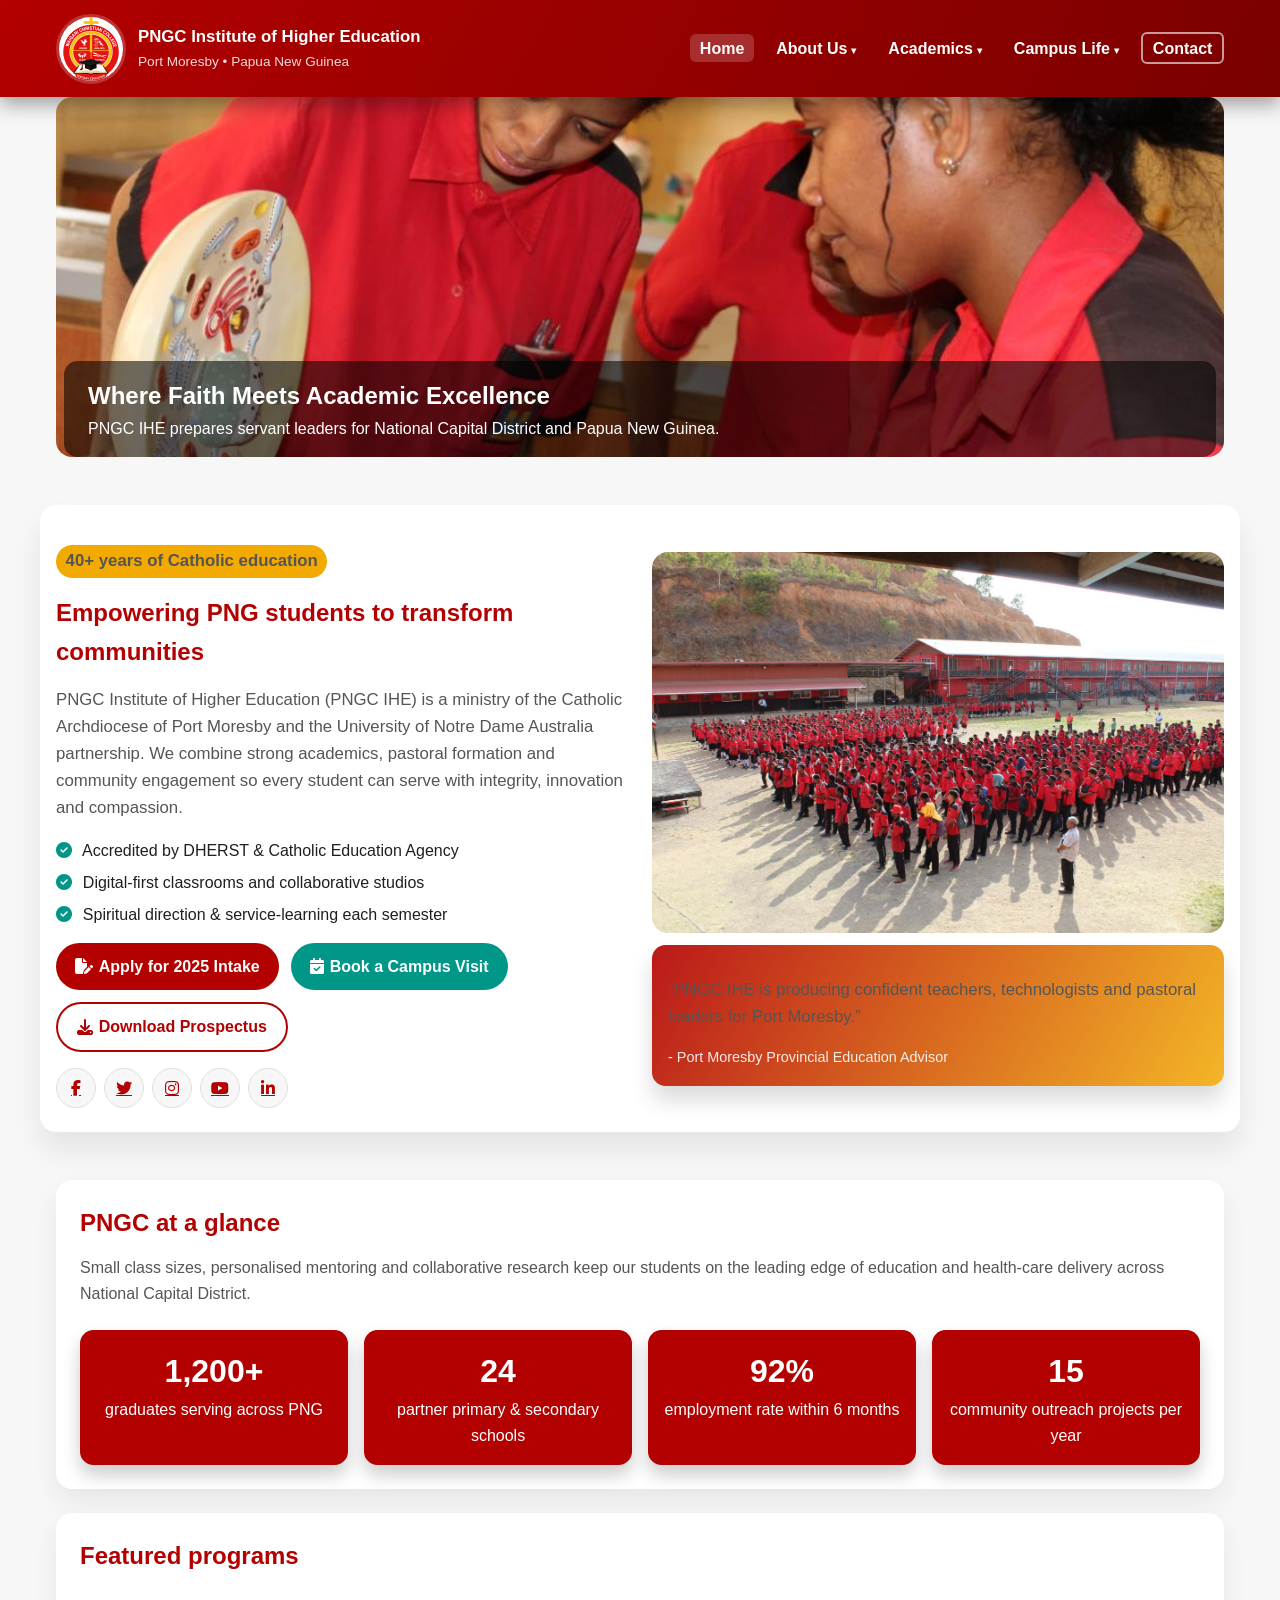
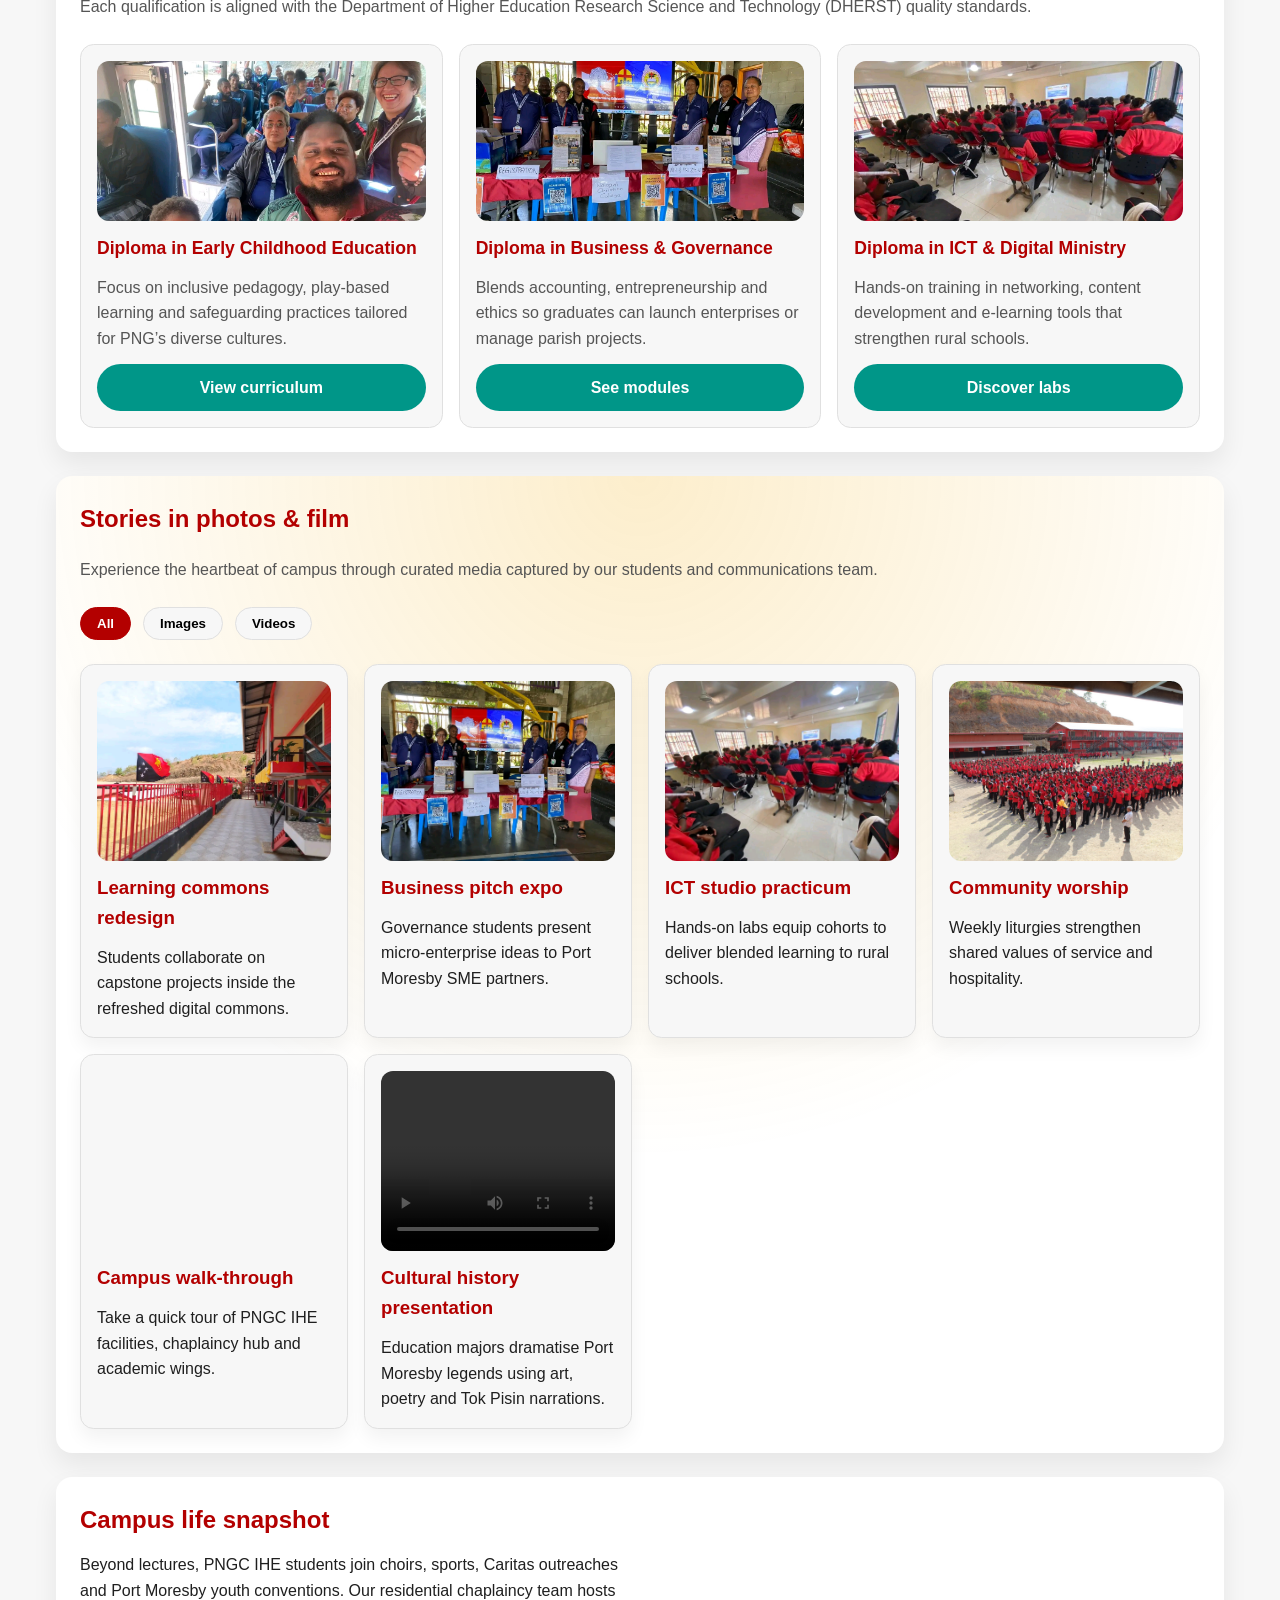
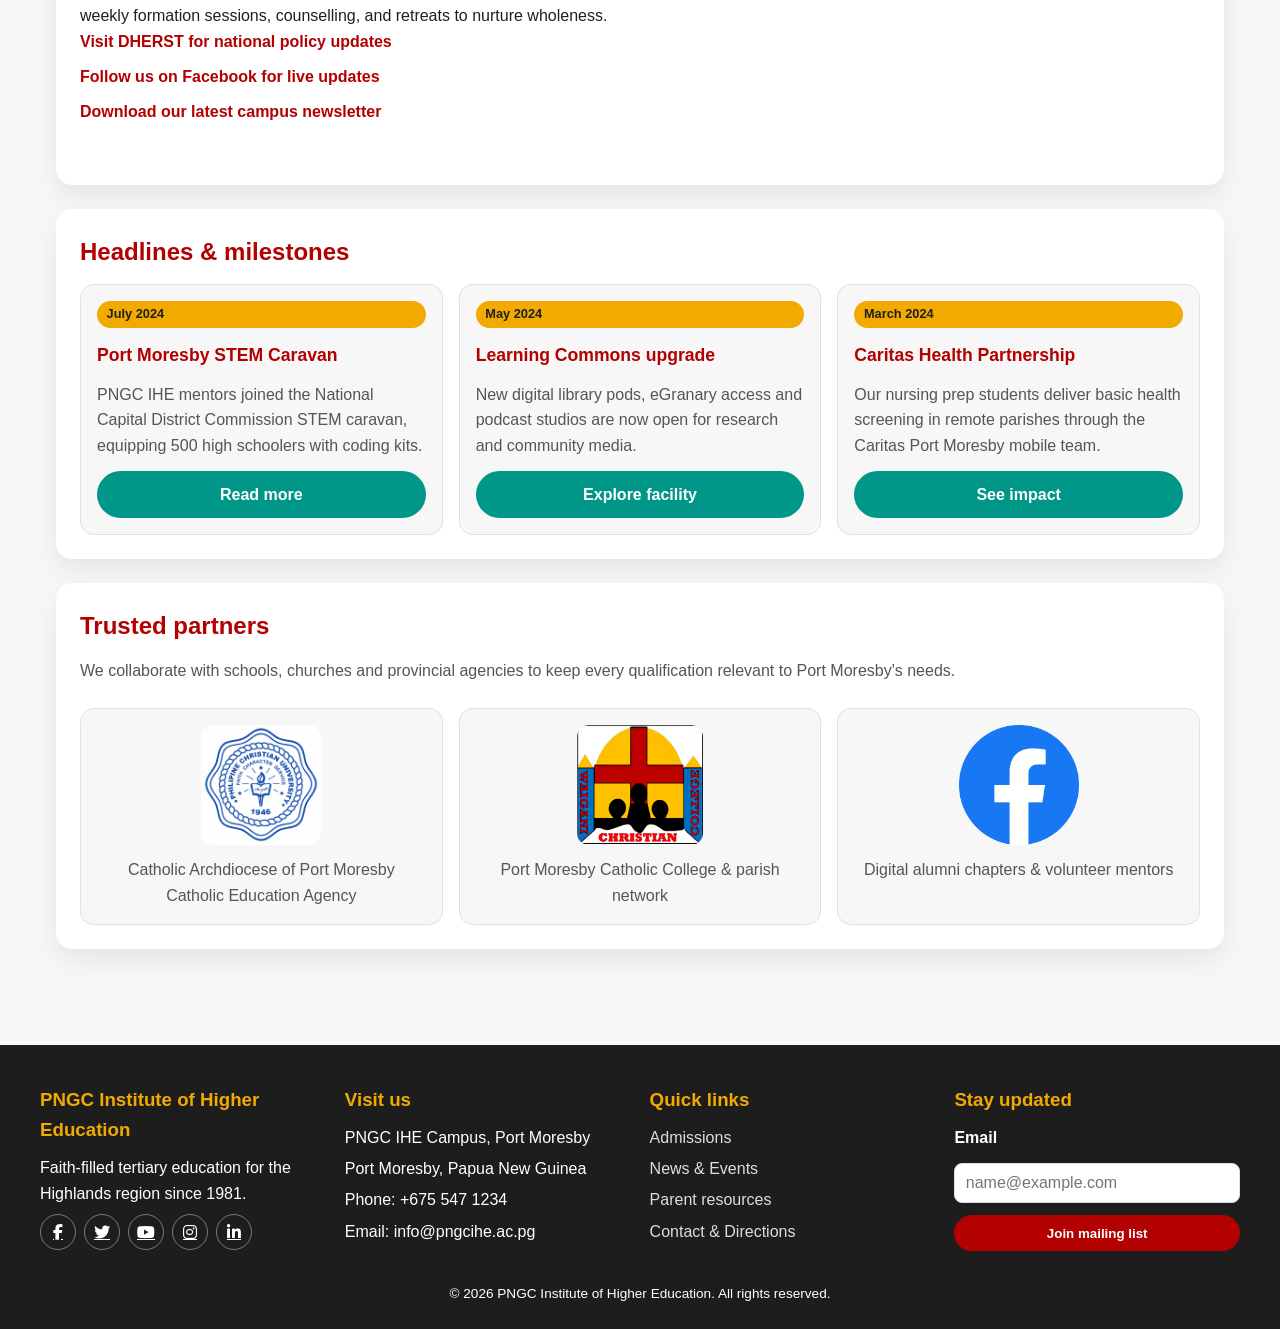
==== commit 4b563425: "Align content with Port Moresby campus" ====
--- a/index.html
+++ b/index.html
@@ -14,7 +14,7 @@
                 <img src="images/logo.png" alt="PNGC IHE crest" />
                 <div>
                     <p class="logo-title">PNGC Institute of Higher Education</p>
-                    <p class="logo-subtitle">Wabag • Enga Province • Papua New Guinea</p>
+                    <p class="logo-subtitle">Port Moresby • Papua New Guinea</p>
                 </div>
             </a>
             <button class="menu-toggle" aria-label="Toggle navigation" aria-expanded="false">
@@ -23,13 +23,15 @@
             <nav aria-label="Main navigation">
                 <ul class="menu" id="main-menu">
                     <li><a href="index.html" class="active">Home</a></li>
-                    <li><a href="about.html">About</a></li>
-                    <li><a href="history.html">History</a></li>
                     <li class="has-submenu">
-                        <a href="director.html">Leadership</a>
+                        <a href="about.html">About Us</a>
                         <ul class="submenu">
-                            <li><a href="director.html">Director</a></li>
-                            <li><a href="team.html">Team</a></li>
+                            <li><a href="history.html">History</a></li>
+                            <li><a href="director.html">Director's Message</a></li>
+                            <li><a href="team.html">Our Team</a></li>
+                            <li><a href="vision.html">Our Vision</a></li>
+                            <li><a href="mission.html">Our Mission</a></li>
+                            <li><a href="#stories">Images &amp; Videos</a></li>
                         </ul>
                     </li>
                     <li class="has-submenu">
@@ -63,7 +65,7 @@
         </div>
         <div class="slide-overlay">
             <h2 id="slideTitle">Faith-driven excellence</h2>
-            <p id="slideText">Preparing servant leaders for Enga and the Highlands region.</p>
+            <p id="slideText">Preparing servant leaders for Port Moresby and the Highlands region.</p>
         </div>
     </section>
 
@@ -72,22 +74,41 @@
             <p class="badge">40+ years of Catholic education</p>
             <h1>Empowering PNG students to transform communities</h1>
             <p>
-                PNGC Institute of Higher Education (PNGC IHE) is a ministry of the Catholic Diocese of Wabag and the University of
+                PNGC Institute of Higher Education (PNGC IHE) is a ministry of the Catholic Archdiocese of Port Moresby and the University of
                 Notre Dame Australia partnership. We combine strong academics, pastoral formation and community engagement so every
                 student can serve with integrity, innovation and compassion.
             </p>
+            <ul class="hero-highlights">
+                <li><i class="fas fa-check-circle" aria-hidden="true"></i> Accredited by DHERST &amp; Catholic Education Agency</li>
+                <li><i class="fas fa-check-circle" aria-hidden="true"></i> Digital-first classrooms and collaborative studios</li>
+                <li><i class="fas fa-check-circle" aria-hidden="true"></i> Spiritual direction &amp; service-learning each semester</li>
+            </ul>
             <div class="cta-group">
                 <a href="admissions.html" class="btn"><i class="fas fa-file-pen"></i> Apply for 2025 Intake</a>
                 <a href="contact.html" class="btn secondary"><i class="fas fa-calendar-check"></i> Book a Campus Visit</a>
-            </div>
-        </div>
-        <img src="images/12stdsassembly.jpg" alt="Assembly of PNGC students" />
+                <a href="documents/PNGC-program-handbook.pdf" class="btn ghost"><i class="fas fa-download"></i> Download Prospectus</a>
+            </div>
+            <div class="hero-social" aria-label="Social media">
+                <a href="https://www.facebook.com/PNGCIHE" target="_blank" rel="noopener" aria-label="Facebook"><i class="fab fa-facebook-f"></i></a>
+                <a href="https://twitter.com" target="_blank" rel="noopener" aria-label="Twitter"><i class="fab fa-twitter"></i></a>
+                <a href="https://www.instagram.com" target="_blank" rel="noopener" aria-label="Instagram"><i class="fab fa-instagram"></i></a>
+                <a href="https://www.youtube.com" target="_blank" rel="noopener" aria-label="YouTube"><i class="fab fa-youtube"></i></a>
+                <a href="https://www.linkedin.com" target="_blank" rel="noopener" aria-label="LinkedIn"><i class="fab fa-linkedin-in"></i></a>
+            </div>
+        </div>
+        <div class="hero-media">
+            <img src="images/12stdsassembly.jpg" alt="Assembly of PNGC students" />
+            <div class="hero-media-card">
+                <p>“PNGC IHE is producing confident teachers, technologists and pastoral leaders for Port Moresby.”</p>
+                <span>- Port Moresby Provincial Education Advisor</span>
+            </div>
+        </div>
     </section>
 
     <main>
         <section class="content-section">
             <h2 class="section-title">PNGC at a glance</h2>
-            <p class="section-lead">Small class sizes, personalised mentoring and collaborative research keep our students on the leading edge of education and health-care delivery across Enga Province.</p>
+            <p class="section-lead">Small class sizes, personalised mentoring and collaborative research keep our students on the leading edge of education and health-care delivery across National Capital District.</p>
             <div class="stats-grid">
                 <div class="stat">
                     <strong>1,200+</strong>
@@ -135,12 +156,25 @@
             </div>
         </section>
 
+        <section class="content-section spotlight" id="stories">
+            <div class="section-header">
+                <h2 class="section-title">Stories in photos &amp; film</h2>
+                <p class="section-lead">Experience the heartbeat of campus through curated media captured by our students and communications team.</p>
+            </div>
+            <div class="filter-tabs" role="tablist" aria-label="Showcase filters">
+                <button class="tab active" data-filter="all" aria-pressed="true">All</button>
+                <button class="tab" data-filter="image">Images</button>
+                <button class="tab" data-filter="video">Videos</button>
+            </div>
+            <div class="showcase-grid" id="showcase-grid" aria-live="polite"></div>
+        </section>
+
         <section class="content-section">
             <div class="media-grid">
                 <div>
                     <h2 class="section-title">Campus life snapshot</h2>
                     <p>
-                        Beyond lectures, PNGC IHE students join choirs, sports, Caritas outreaches and Enga youth conventions. Our residential
+                        Beyond lectures, PNGC IHE students join choirs, sports, Caritas outreaches and Port Moresby youth conventions. Our residential
                         chaplaincy team hosts weekly formation sessions, counselling, and retreats to nurture wholeness.
                     </p>
                     <ul class="resource-list">
@@ -158,8 +192,8 @@
             <div class="card-grid">
                 <article class="card">
                     <span class="badge">July 2024</span>
-                    <h3>Enga STEM Caravan</h3>
-                    <p>PNGC IHE mentors joined the Enga Provincial Government STEM caravan, equipping 500 high schoolers with coding kits.</p>
+                    <h3>Port Moresby STEM Caravan</h3>
+                    <p>PNGC IHE mentors joined the National Capital District Commission STEM caravan, equipping 500 high schoolers with coding kits.</p>
                     <a href="news-events.html" class="btn secondary">Read more</a>
                 </article>
                 <article class="card">
@@ -171,7 +205,7 @@
                 <article class="card">
                     <span class="badge">March 2024</span>
                     <h3>Caritas Health Partnership</h3>
-                    <p>Our nursing prep students deliver basic health screening in remote parishes through the Caritas Enga mobile team.</p>
+                    <p>Our nursing prep students deliver basic health screening in remote parishes through the Caritas Port Moresby mobile team.</p>
                     <a href="news-events.html" class="btn secondary">See impact</a>
                 </article>
             </div>
@@ -179,15 +213,15 @@
 
         <section class="content-section">
             <h2 class="section-title">Trusted partners</h2>
-            <p class="section-lead">We collaborate with schools, churches and provincial agencies to keep every qualification relevant to Enga’s needs.</p>
+            <p class="section-lead">We collaborate with schools, churches and provincial agencies to keep every qualification relevant to Port Moresby's needs.</p>
             <div class="card-grid">
                 <div class="card" style="align-items:center;text-align:center;">
-                    <img src="images/logo1.png" alt="Diocese of Wabag" style="height:120px;object-fit:contain;" />
-                    <p>Diocese of Wabag Catholic Education Agency</p>
+                    <img src="images/logo1.png" alt="Catholic Archdiocese of Port Moresby" style="height:120px;object-fit:contain;" />
+                    <p>Catholic Archdiocese of Port Moresby Catholic Education Agency</p>
                 </div>
                 <div class="card" style="align-items:center;text-align:center;">
-                    <img src="images/WCC-LOGO.png" alt="Wabag Catholic College" style="height:120px;object-fit:contain;" />
-                    <p>Wabag Catholic College & parish network</p>
+                    <img src="images/WCC-LOGO.png" alt="Port Moresby Catholic College" style="height:120px;object-fit:contain;" />
+                    <p>Port Moresby Catholic College & parish network</p>
                 </div>
                 <div class="card" style="align-items:center;text-align:center;">
                     <img src="images/facebook-logo-2019.png" alt="Facebook" style="height:120px;object-fit:contain;" />
@@ -204,14 +238,17 @@
                 <p>Faith-filled tertiary education for the Highlands region since 1981.</p>
                 <div class="social-links">
                     <a href="https://www.facebook.com/PNGCIHE" target="_blank" rel="noopener" aria-label="Facebook"><i class="fab fa-facebook-f"></i></a>
+                    <a href="https://twitter.com" target="_blank" rel="noopener" aria-label="Twitter"><i class="fab fa-twitter"></i></a>
                     <a href="https://www.youtube.com" target="_blank" rel="noopener" aria-label="YouTube"><i class="fab fa-youtube"></i></a>
+                    <a href="https://www.instagram.com" target="_blank" rel="noopener" aria-label="Instagram"><i class="fab fa-instagram"></i></a>
+                    <a href="https://www.linkedin.com" target="_blank" rel="noopener" aria-label="LinkedIn"><i class="fab fa-linkedin-in"></i></a>
                 </div>
             </div>
             <div>
                 <h3>Visit us</h3>
                 <ul class="footer-links">
-                    <li>PNGC IHE Campus, Wabag Town</li>
-                    <li>Enga Province, Papua New Guinea</li>
+                    <li>PNGC IHE Campus, Port Moresby</li>
+                    <li>Port Moresby, Papua New Guinea</li>
                     <li>Phone: +675 547 1234</li>
                     <li>Email: info@pngcihe.ac.pg</li>
                 </ul>
--- a/css/site.css
+++ b/css/site.css
@@ -183,6 +183,20 @@
     font-size: 1.05rem;
 }
 
+.hero-highlights {
+    list-style: none;
+    display: flex;
+    flex-direction: column;
+    gap: 0.4rem;
+    color: var(--text);
+    margin-bottom: 1rem;
+}
+
+.hero-highlights i {
+    color: var(--accent);
+    margin-right: 0.4rem;
+}
+
 .cta-group {
     display: flex;
     flex-wrap: wrap;
@@ -192,6 +206,45 @@
 .hero img,
 .hero video {
     border-radius: 1rem;
+}
+
+.hero-media {
+    position: relative;
+    display: grid;
+    gap: 0.75rem;
+}
+
+.hero-media-card {
+    background: linear-gradient(120deg, rgba(179,0,0,0.9), rgba(242,169,0,0.85));
+    color: var(--light);
+    padding: 1rem;
+    border-radius: 0.85rem;
+    box-shadow: 0 14px 22px rgba(0,0,0,0.15);
+}
+
+.hero-media-card span {
+    display: block;
+    margin-top: 0.5rem;
+    font-size: 0.9rem;
+    opacity: 0.9;
+}
+
+.hero-social {
+    display: flex;
+    gap: 0.5rem;
+    margin-top: 1rem;
+}
+
+.hero-social a {
+    width: 40px;
+    height: 40px;
+    border-radius: 50%;
+    border: 1px solid var(--border);
+    display: inline-flex;
+    align-items: center;
+    justify-content: center;
+    color: var(--primary);
+    background: var(--muted);
 }
 
 .btn,
@@ -214,6 +267,12 @@
 
 .btn.secondary {
     background: var(--accent);
+}
+
+.btn.ghost {
+    background: transparent;
+    border: 2px solid var(--primary);
+    color: var(--primary);
 }
 
 .content-section {
@@ -537,6 +596,63 @@
     font-weight: 600;
 }
 
+.spotlight {
+    background: radial-gradient(circle at top, rgba(242,169,0,0.2), transparent 60%), var(--light);
+}
+
+.filter-tabs {
+    display: flex;
+    gap: 0.75rem;
+    flex-wrap: wrap;
+    margin-bottom: 1.5rem;
+}
+
+.tab {
+    border: 1px solid var(--border);
+    background: var(--muted);
+    padding: 0.5rem 1rem;
+    border-radius: 999px;
+    cursor: pointer;
+    font-weight: 600;
+}
+
+.tab.active {
+    border-color: var(--primary);
+    color: var(--light);
+    background: var(--primary);
+}
+
+.showcase-grid {
+    display: grid;
+    grid-template-columns: repeat(auto-fit, minmax(220px,1fr));
+    gap: 1rem;
+}
+
+.showcase-card {
+    background: var(--muted);
+    border-radius: 0.85rem;
+    padding: 1rem;
+    border: 1px solid var(--border);
+    box-shadow: 0 10px 18px rgba(0,0,0,0.05);
+    display: flex;
+    flex-direction: column;
+    gap: 0.75rem;
+}
+
+.showcase-card img,
+.showcase-card iframe,
+.showcase-card video {
+    border-radius: 0.75rem;
+    width: 100%;
+    height: 180px;
+    object-fit: cover;
+    border: none;
+}
+
+.showcase-card h3 {
+    color: var(--primary);
+}
+
 @media (max-width: 900px) {
     .menu-toggle {
         display: inline-flex;
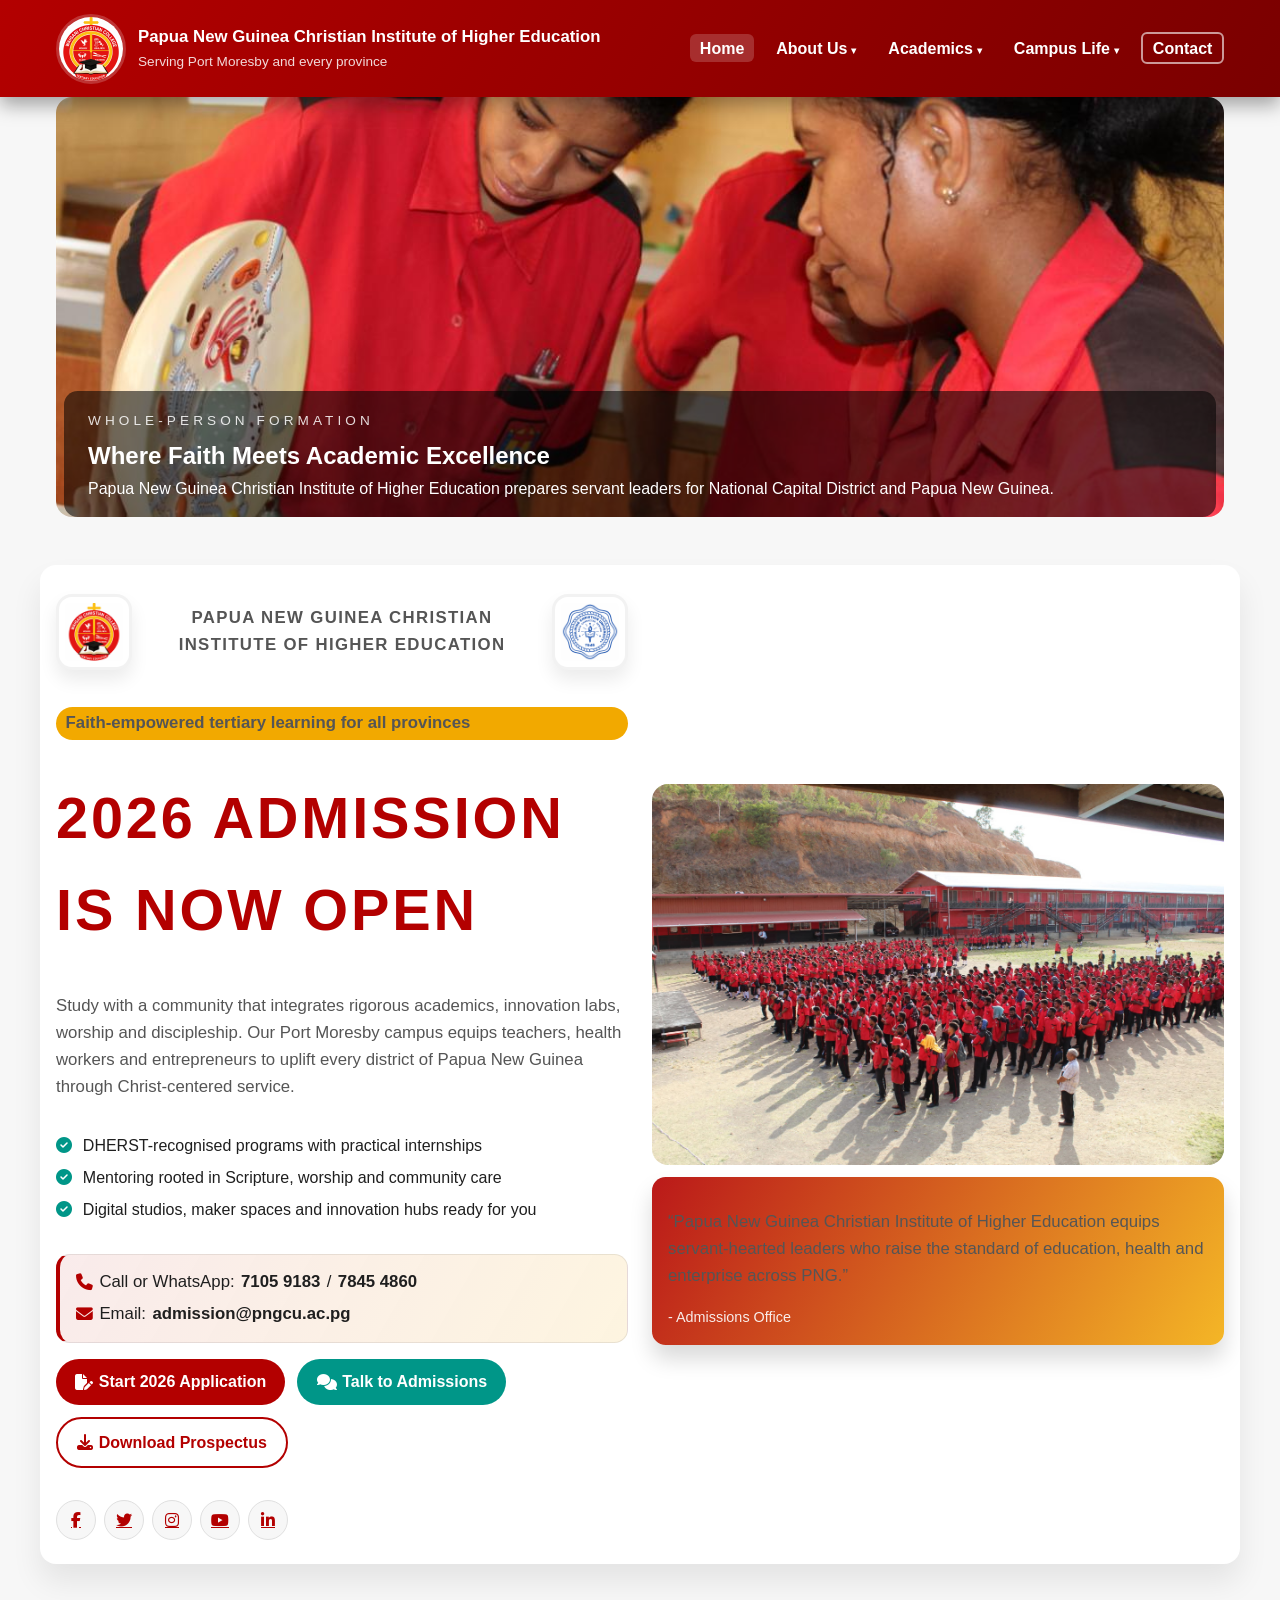
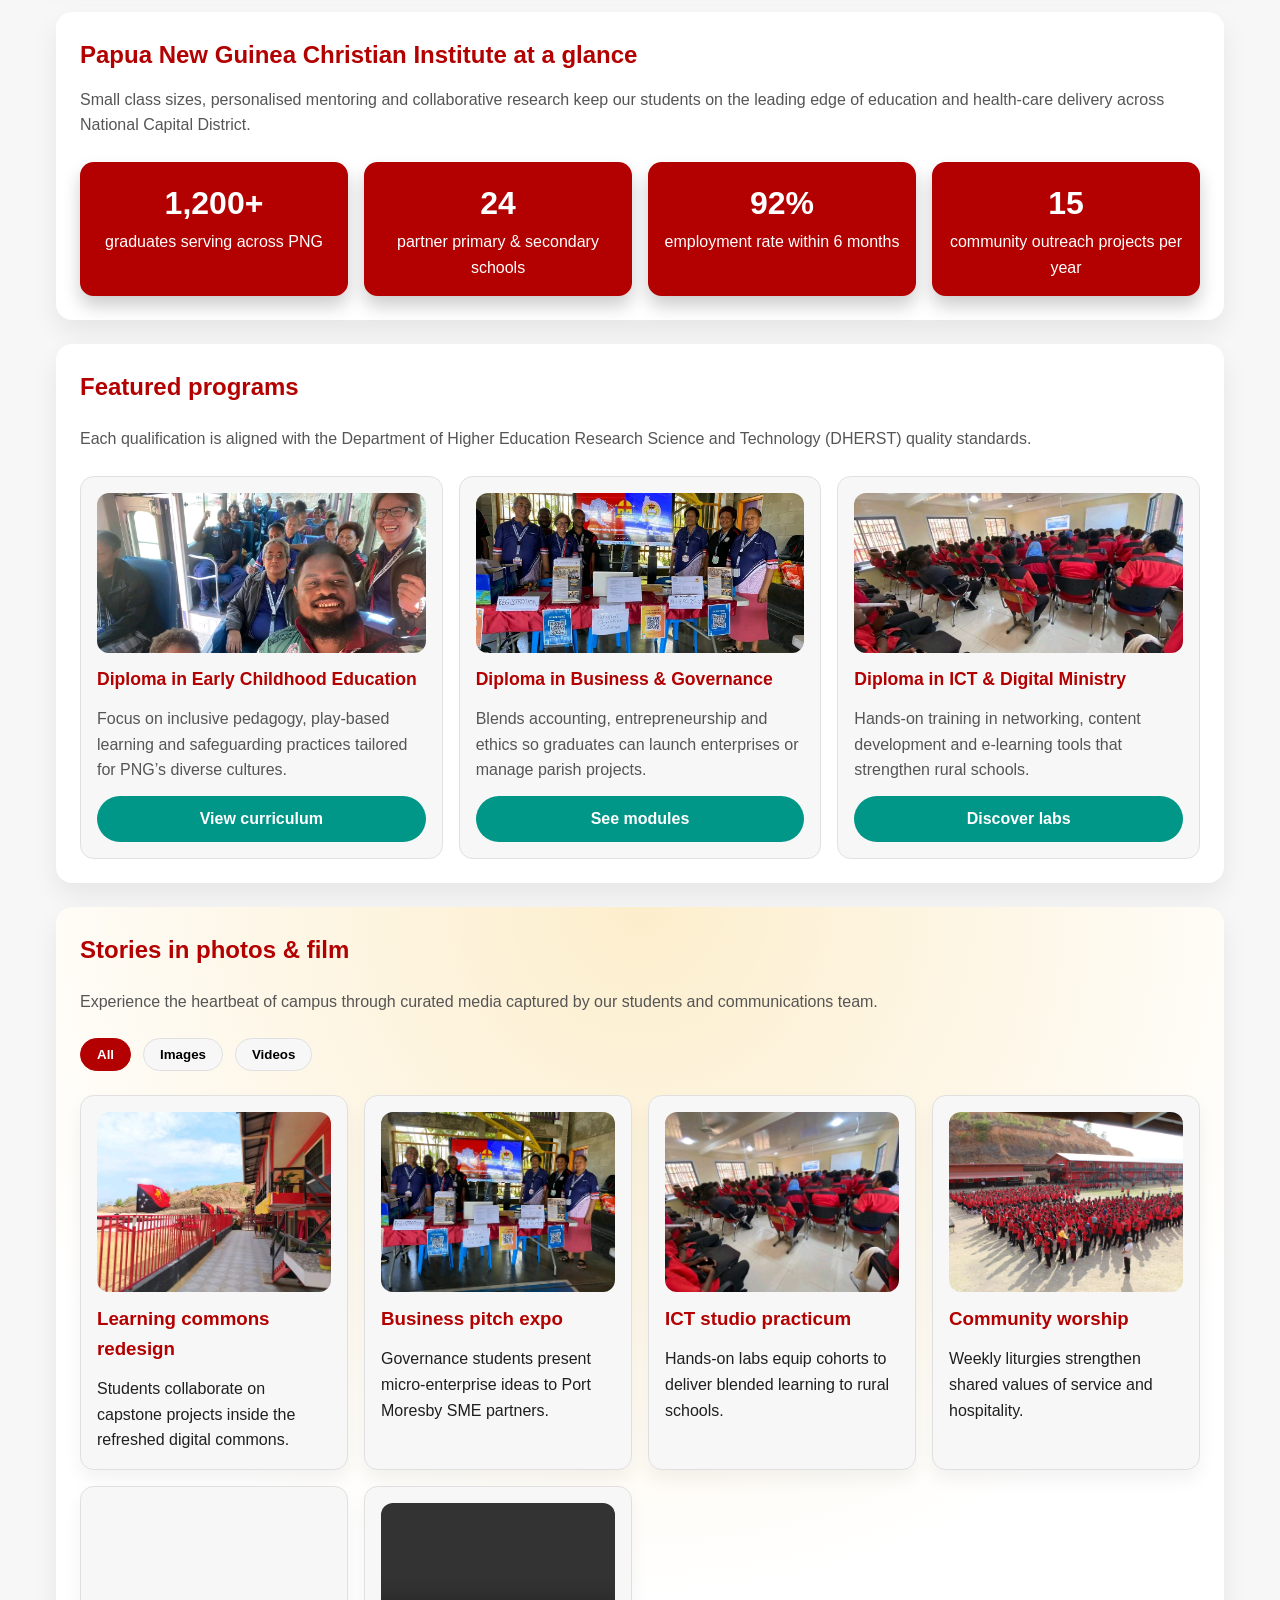
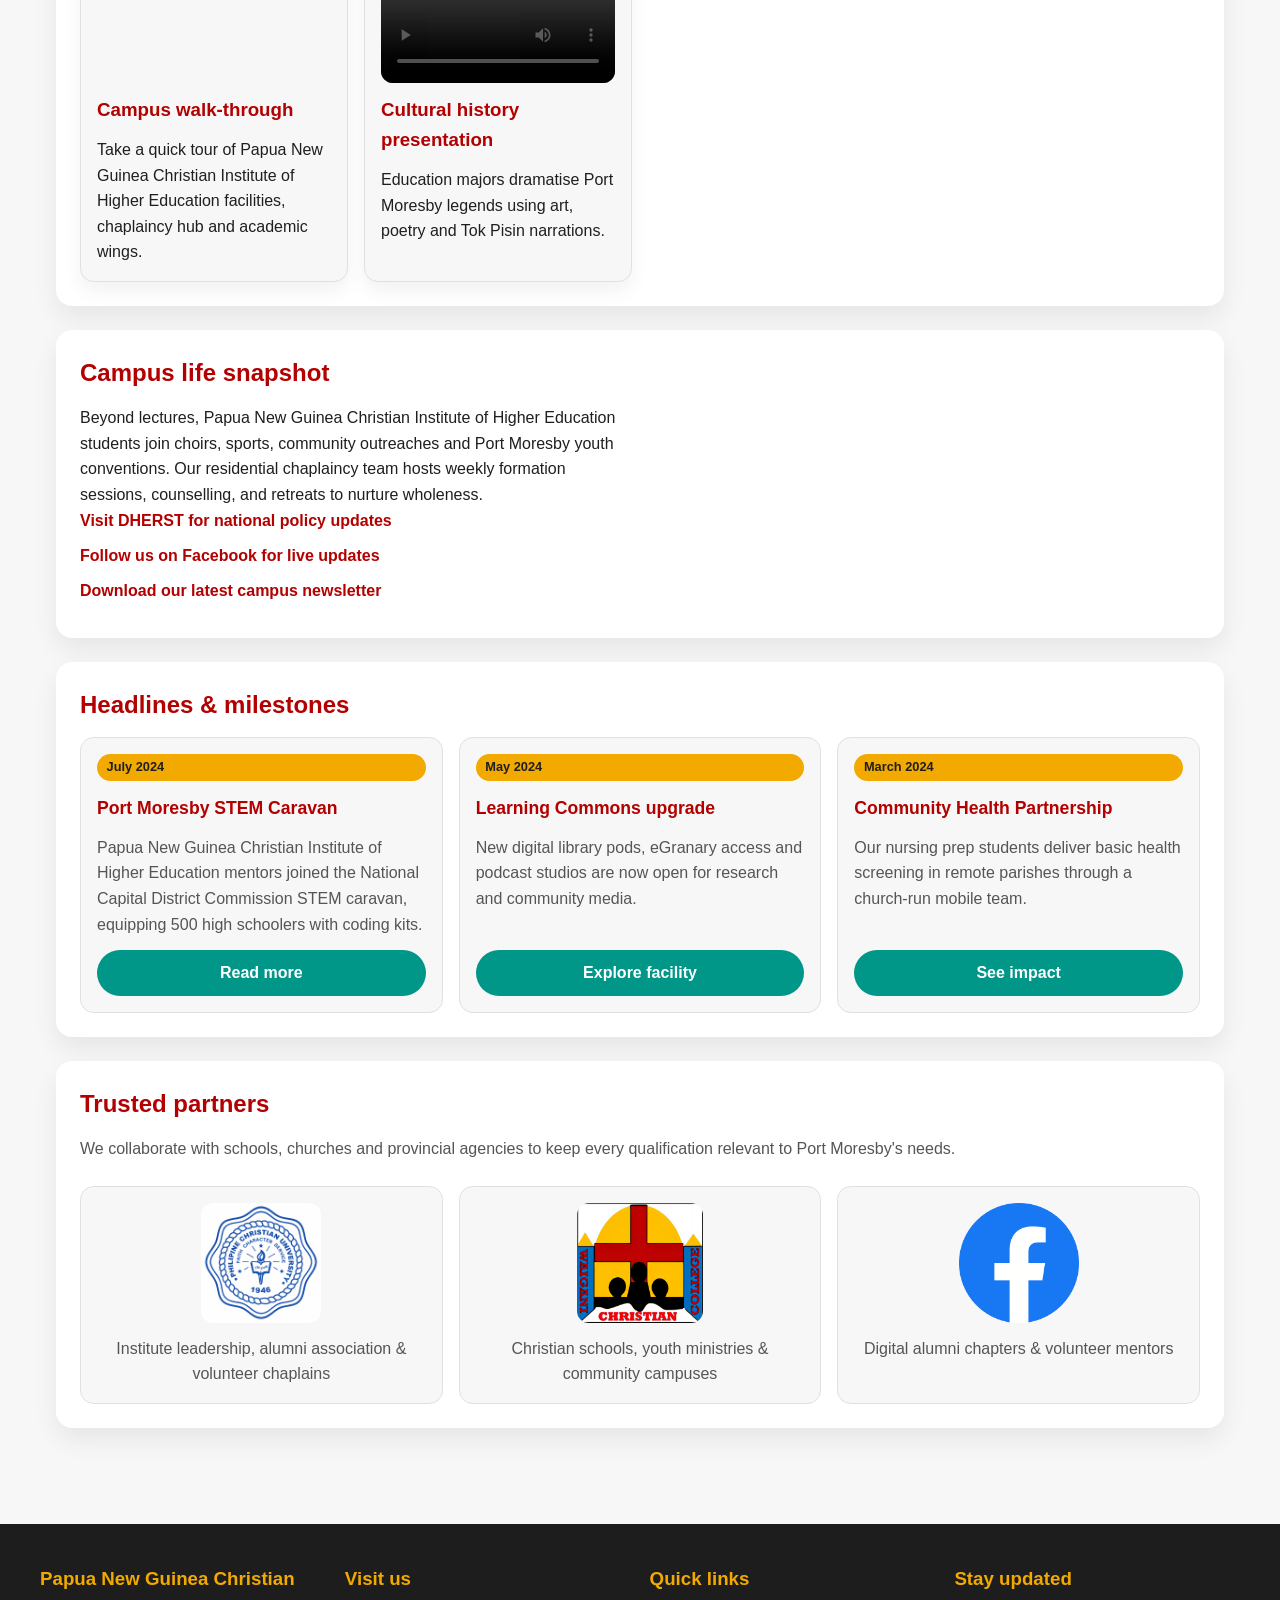
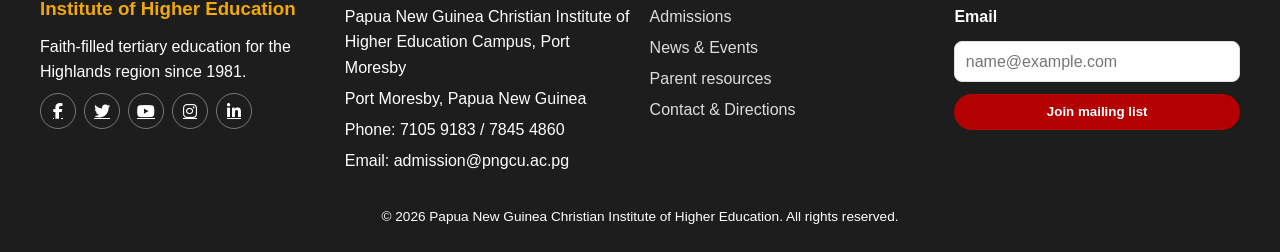
==== commit cc7bfa3c: "Revamp homepage hero for 2026 admission" ====
--- a/index.html
+++ b/index.html
@@ -3,7 +3,7 @@
 <head>
     <meta charset="utf-8" />
     <meta name="viewport" content="width=device-width, initial-scale=1" />
-    <title>PNGC Institute of Higher Education</title>
+    <title>Papua New Guinea Christian Institute of Higher Education</title>
     <link rel="stylesheet" href="https://cdnjs.cloudflare.com/ajax/libs/font-awesome/6.4.0/css/all.min.css" crossorigin="anonymous" />
     <link rel="stylesheet" href="css/site.css" />
 </head>
@@ -11,10 +11,10 @@
     <header class="site-header">
         <div class="header-content">
             <a class="logo-group" href="index.html">
-                <img src="images/logo.png" alt="PNGC IHE crest" />
+                <img src="images/logo.png" alt="Papua New Guinea Christian Institute of Higher Education crest" />
                 <div>
-                    <p class="logo-title">PNGC Institute of Higher Education</p>
-                    <p class="logo-subtitle">Port Moresby • Papua New Guinea</p>
+                    <p class="logo-title">Papua New Guinea Christian Institute of Higher Education</p>
+                    <p class="logo-subtitle">Serving Port Moresby and every province</p>
                 </div>
             </a>
             <button class="menu-toggle" aria-label="Toggle navigation" aria-expanded="false">
@@ -26,11 +26,12 @@
                     <li class="has-submenu">
                         <a href="about.html">About Us</a>
                         <ul class="submenu">
+                            <li><a href="about.html">Overview</a></li>
                             <li><a href="history.html">History</a></li>
                             <li><a href="director.html">Director's Message</a></li>
                             <li><a href="team.html">Our Team</a></li>
-                            <li><a href="vision.html">Our Vision</a></li>
-                            <li><a href="mission.html">Our Mission</a></li>
+                            <li><a href="mission.html">Mission</a></li>
+                            <li><a href="vision.html">Vision</a></li>
                             <li><a href="#stories">Images &amp; Videos</a></li>
                         </ul>
                     </li>
@@ -39,8 +40,6 @@
                         <ul class="submenu">
                             <li><a href="programs.html">Programs</a></li>
                             <li><a href="admissions.html">Admissions</a></li>
-                            <li><a href="mission.html">Mission & Values</a></li>
-                            <li><a href="vision.html">Vision 2030</a></li>
                         </ul>
                     </li>
                     <li class="has-submenu">
@@ -59,33 +58,41 @@
 
     <section class="slider" aria-label="Campus highlights">
         <div class="slides" id="slides">
-            <img src="images/p1.jpg" alt="Students walking on the PNGC campus" class="active" />
-            <img src="images/stdcon1.jpg" alt="Student convention hosted at PNGC" />
+            <img src="images/p1.jpg" alt="Students walking on the Papua New Guinea Christian Institute campus" class="active" />
+            <img src="images/stdcon1.jpg" alt="Student convention hosted at the Papua New Guinea Christian Institute of Higher Education" />
             <img src="images/facility1.jpg" alt="Modern classroom block" />
         </div>
         <div class="slide-overlay">
+            <p class="slide-kicker">Whole-person formation</p>
             <h2 id="slideTitle">Faith-driven excellence</h2>
-            <p id="slideText">Preparing servant leaders for Port Moresby and the Highlands region.</p>
+            <p id="slideText">Preparing servant-hearted leaders for Port Moresby, the Highlands region and beyond.</p>
         </div>
     </section>
 
     <section class="hero">
-        <div>
-            <p class="badge">40+ years of Catholic education</p>
-            <h1>Empowering PNG students to transform communities</h1>
+        <div class="hero-message">
+            <div class="hero-crests" aria-label="Institute crests">
+                <img src="images/logo.png" alt="Papua New Guinea Christian Institute crest" />
+                <p class="hero-crests-text">Papua New Guinea Christian Institute of Higher Education</p>
+                <img src="images/logo1.png" alt="Papua New Guinea Christian Institute partner crest" />
+            </div>
+            <p class="badge">Faith-empowered tertiary learning for all provinces</p>
+            <h1 class="hero-intake-title">2026 Admission Is Now Open</h1>
             <p>
-                PNGC Institute of Higher Education (PNGC IHE) is a ministry of the Catholic Archdiocese of Port Moresby and the University of
-                Notre Dame Australia partnership. We combine strong academics, pastoral formation and community engagement so every
-                student can serve with integrity, innovation and compassion.
+                Study with a community that integrates rigorous academics, innovation labs, worship and discipleship. Our Port Moresby campus equips teachers, health workers and entrepreneurs to uplift every district of Papua New Guinea through Christ-centered service.
             </p>
             <ul class="hero-highlights">
-                <li><i class="fas fa-check-circle" aria-hidden="true"></i> Accredited by DHERST &amp; Catholic Education Agency</li>
-                <li><i class="fas fa-check-circle" aria-hidden="true"></i> Digital-first classrooms and collaborative studios</li>
-                <li><i class="fas fa-check-circle" aria-hidden="true"></i> Spiritual direction &amp; service-learning each semester</li>
+                <li><i class="fas fa-check-circle" aria-hidden="true"></i> DHERST-recognised programs with practical internships</li>
+                <li><i class="fas fa-check-circle" aria-hidden="true"></i> Mentoring rooted in Scripture, worship and community care</li>
+                <li><i class="fas fa-check-circle" aria-hidden="true"></i> Digital studios, maker spaces and innovation hubs ready for you</li>
             </ul>
+            <div class="hero-contact">
+                <p><i class="fas fa-phone"></i> Call or WhatsApp: <strong>7105 9183</strong> / <strong>7845 4860</strong></p>
+                <p><i class="fas fa-envelope"></i> Email: <strong>admission@pngcu.ac.pg</strong></p>
+            </div>
             <div class="cta-group">
-                <a href="admissions.html" class="btn"><i class="fas fa-file-pen"></i> Apply for 2025 Intake</a>
-                <a href="contact.html" class="btn secondary"><i class="fas fa-calendar-check"></i> Book a Campus Visit</a>
+                <a href="admissions.html" class="btn"><i class="fas fa-file-pen"></i> Start 2026 Application</a>
+                <a href="contact.html" class="btn secondary"><i class="fas fa-comments"></i> Talk to Admissions</a>
                 <a href="documents/PNGC-program-handbook.pdf" class="btn ghost"><i class="fas fa-download"></i> Download Prospectus</a>
             </div>
             <div class="hero-social" aria-label="Social media">
@@ -97,17 +104,17 @@
             </div>
         </div>
         <div class="hero-media">
-            <img src="images/12stdsassembly.jpg" alt="Assembly of PNGC students" />
+            <img src="images/12stdsassembly.jpg" alt="Assembly of Papua New Guinea Christian Institute students" />
             <div class="hero-media-card">
-                <p>“PNGC IHE is producing confident teachers, technologists and pastoral leaders for Port Moresby.”</p>
-                <span>- Port Moresby Provincial Education Advisor</span>
+                <p>“Papua New Guinea Christian Institute of Higher Education equips servant-hearted leaders who raise the standard of education, health and enterprise across PNG.”</p>
+                <span>- Admissions Office</span>
             </div>
         </div>
     </section>
 
     <main>
         <section class="content-section">
-            <h2 class="section-title">PNGC at a glance</h2>
+            <h2 class="section-title">Papua New Guinea Christian Institute at a glance</h2>
             <p class="section-lead">Small class sizes, personalised mentoring and collaborative research keep our students on the leading edge of education and health-care delivery across National Capital District.</p>
             <div class="stats-grid">
                 <div class="stat">
@@ -174,7 +181,7 @@
                 <div>
                     <h2 class="section-title">Campus life snapshot</h2>
                     <p>
-                        Beyond lectures, PNGC IHE students join choirs, sports, Caritas outreaches and Port Moresby youth conventions. Our residential
+                        Beyond lectures, Papua New Guinea Christian Institute of Higher Education students join choirs, sports, community outreaches and Port Moresby youth conventions. Our residential
                         chaplaincy team hosts weekly formation sessions, counselling, and retreats to nurture wholeness.
                     </p>
                     <ul class="resource-list">
@@ -183,7 +190,7 @@
                         <li><a href="news-events.html">Download our latest campus newsletter</a></li>
                     </ul>
                 </div>
-                <iframe src="https://www.youtube.com/embed/ysz5S6PUM-U" title="PNGC campus video" allowfullscreen></iframe>
+                <iframe src="https://www.youtube.com/embed/ysz5S6PUM-U" title="Papua New Guinea Christian Institute campus video" allowfullscreen></iframe>
             </div>
         </section>
 
@@ -193,7 +200,7 @@
                 <article class="card">
                     <span class="badge">July 2024</span>
                     <h3>Port Moresby STEM Caravan</h3>
-                    <p>PNGC IHE mentors joined the National Capital District Commission STEM caravan, equipping 500 high schoolers with coding kits.</p>
+                    <p>Papua New Guinea Christian Institute of Higher Education mentors joined the National Capital District Commission STEM caravan, equipping 500 high schoolers with coding kits.</p>
                     <a href="news-events.html" class="btn secondary">Read more</a>
                 </article>
                 <article class="card">
@@ -204,8 +211,8 @@
                 </article>
                 <article class="card">
                     <span class="badge">March 2024</span>
-                    <h3>Caritas Health Partnership</h3>
-                    <p>Our nursing prep students deliver basic health screening in remote parishes through the Caritas Port Moresby mobile team.</p>
+                    <h3>Community Health Partnership</h3>
+                    <p>Our nursing prep students deliver basic health screening in remote parishes through a church-run mobile team.</p>
                     <a href="news-events.html" class="btn secondary">See impact</a>
                 </article>
             </div>
@@ -216,12 +223,12 @@
             <p class="section-lead">We collaborate with schools, churches and provincial agencies to keep every qualification relevant to Port Moresby's needs.</p>
             <div class="card-grid">
                 <div class="card" style="align-items:center;text-align:center;">
-                    <img src="images/logo1.png" alt="Catholic Archdiocese of Port Moresby" style="height:120px;object-fit:contain;" />
-                    <p>Catholic Archdiocese of Port Moresby Catholic Education Agency</p>
+                    <img src="images/logo1.png" alt="Papua New Guinea Christian Institute crest" style="height:120px;object-fit:contain;" />
+                    <p>Institute leadership, alumni association & volunteer chaplains</p>
                 </div>
                 <div class="card" style="align-items:center;text-align:center;">
-                    <img src="images/WCC-LOGO.png" alt="Port Moresby Catholic College" style="height:120px;object-fit:contain;" />
-                    <p>Port Moresby Catholic College & parish network</p>
+                    <img src="images/WCC-LOGO.png" alt="Papua New Guinea church and community partners" style="height:120px;object-fit:contain;" />
+                    <p>Christian schools, youth ministries & community campuses</p>
                 </div>
                 <div class="card" style="align-items:center;text-align:center;">
                     <img src="images/facebook-logo-2019.png" alt="Facebook" style="height:120px;object-fit:contain;" />
@@ -234,7 +241,7 @@
     <footer class="site-footer">
         <div class="footer-grid">
             <div>
-                <h3>PNGC Institute of Higher Education</h3>
+                <h3>Papua New Guinea Christian Institute of Higher Education</h3>
                 <p>Faith-filled tertiary education for the Highlands region since 1981.</p>
                 <div class="social-links">
                     <a href="https://www.facebook.com/PNGCIHE" target="_blank" rel="noopener" aria-label="Facebook"><i class="fab fa-facebook-f"></i></a>
@@ -247,10 +254,10 @@
             <div>
                 <h3>Visit us</h3>
                 <ul class="footer-links">
-                    <li>PNGC IHE Campus, Port Moresby</li>
+                    <li>Papua New Guinea Christian Institute of Higher Education Campus, Port Moresby</li>
                     <li>Port Moresby, Papua New Guinea</li>
-                    <li>Phone: +675 547 1234</li>
-                    <li>Email: info@pngcihe.ac.pg</li>
+                    <li>Phone: 7105 9183 / 7845 4860</li>
+                    <li>Email: admission@pngcu.ac.pg</li>
                 </ul>
             </div>
             <div>
@@ -272,7 +279,7 @@
             </div>
         </div>
         <div class="footer-bottom">
-            <p>&copy; <span id="year"></span> PNGC Institute of Higher Education. All rights reserved.</p>
+            <p>&copy; <span id="year"></span> Papua New Guinea Christian Institute of Higher Education. All rights reserved.</p>
         </div>
     </footer>
     <script src="js/script.js"></script>
--- a/css/site.css
+++ b/css/site.css
@@ -197,6 +197,71 @@
     margin-right: 0.4rem;
 }
 
+.hero-message {
+    display: flex;
+    flex-direction: column;
+    gap: 1rem;
+}
+
+.hero-crests {
+    display: flex;
+    align-items: center;
+    justify-content: space-between;
+    gap: 0.75rem;
+    flex-wrap: wrap;
+}
+
+.hero-crests img {
+    width: 76px;
+    height: 76px;
+    border-radius: 50%;
+    object-fit: contain;
+    border: 3px solid rgba(0,0,0,0.05);
+    background: var(--light);
+    padding: 0.35rem;
+    box-shadow: 0 10px 18px rgba(0,0,0,0.08);
+}
+
+.hero-crests-text {
+    flex: 1 1 180px;
+    text-align: center;
+    font-weight: 700;
+    text-transform: uppercase;
+    letter-spacing: 0.08em;
+    color: var(--primary);
+}
+
+.hero-intake-title {
+    font-size: clamp(2.1rem, 5vw, 3.6rem);
+    text-transform: uppercase;
+    letter-spacing: 0.05em;
+    margin-bottom: 0.3rem;
+}
+
+.hero-contact {
+    background: linear-gradient(120deg, rgba(179,0,0,0.08), rgba(242,169,0,0.12));
+    border-radius: 0.85rem;
+    border: 1px solid rgba(0,0,0,0.08);
+    border-left: 4px solid var(--primary);
+    padding: 0.85rem 1rem;
+    display: flex;
+    flex-direction: column;
+    gap: 0.35rem;
+}
+
+.hero-contact p {
+    margin: 0;
+    display: flex;
+    align-items: center;
+    gap: 0.4rem;
+    color: var(--text);
+    font-weight: 500;
+}
+
+.hero-contact i {
+    color: var(--primary);
+}
+
 .cta-group {
     display: flex;
     flex-wrap: wrap;
@@ -544,7 +609,7 @@
 
 .slides img {
     width: 100%;
-    height: 360px;
+    height: clamp(240px, 45vw, 420px);
     object-fit: cover;
     border-radius: 1rem;
     display: none;
@@ -564,6 +629,15 @@
     color: var(--light);
     padding: 1rem 1.5rem;
     border-radius: 0.85rem;
+}
+
+.slide-kicker {
+    text-transform: uppercase;
+    letter-spacing: 0.3em;
+    font-size: 0.85rem;
+    color: rgba(255,255,255,0.85);
+    margin-bottom: 0.35rem;
+    display: inline-block;
 }
 
 .event-list {
@@ -692,3 +766,23 @@
         font-size: 0.95rem;
     }
 }
+
+@media (max-width: 600px) {
+    .hero-crests {
+        justify-content: center;
+    }
+
+    .hero-crests-text {
+        order: 3;
+        font-size: 0.8rem;
+    }
+
+    .hero-crests img {
+        width: 64px;
+        height: 64px;
+    }
+
+    .hero-contact {
+        font-size: 0.95rem;
+    }
+}
